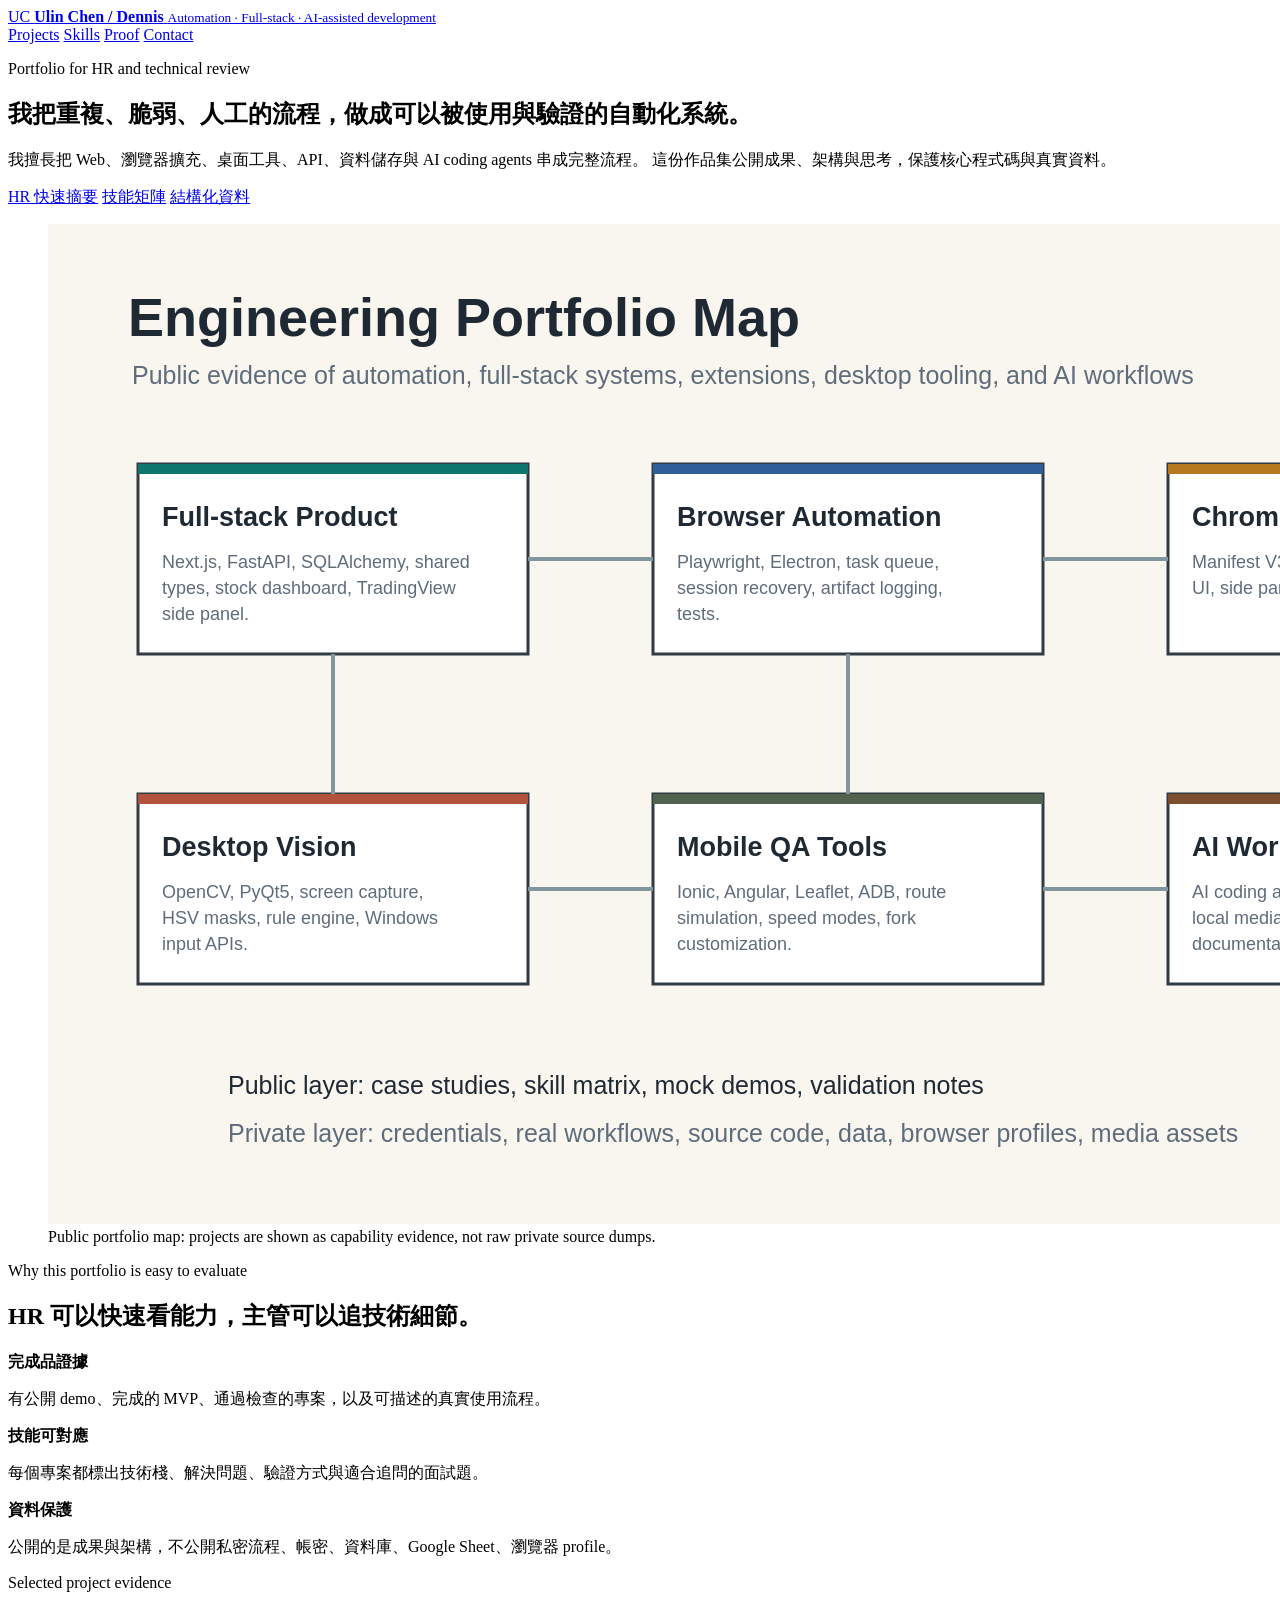
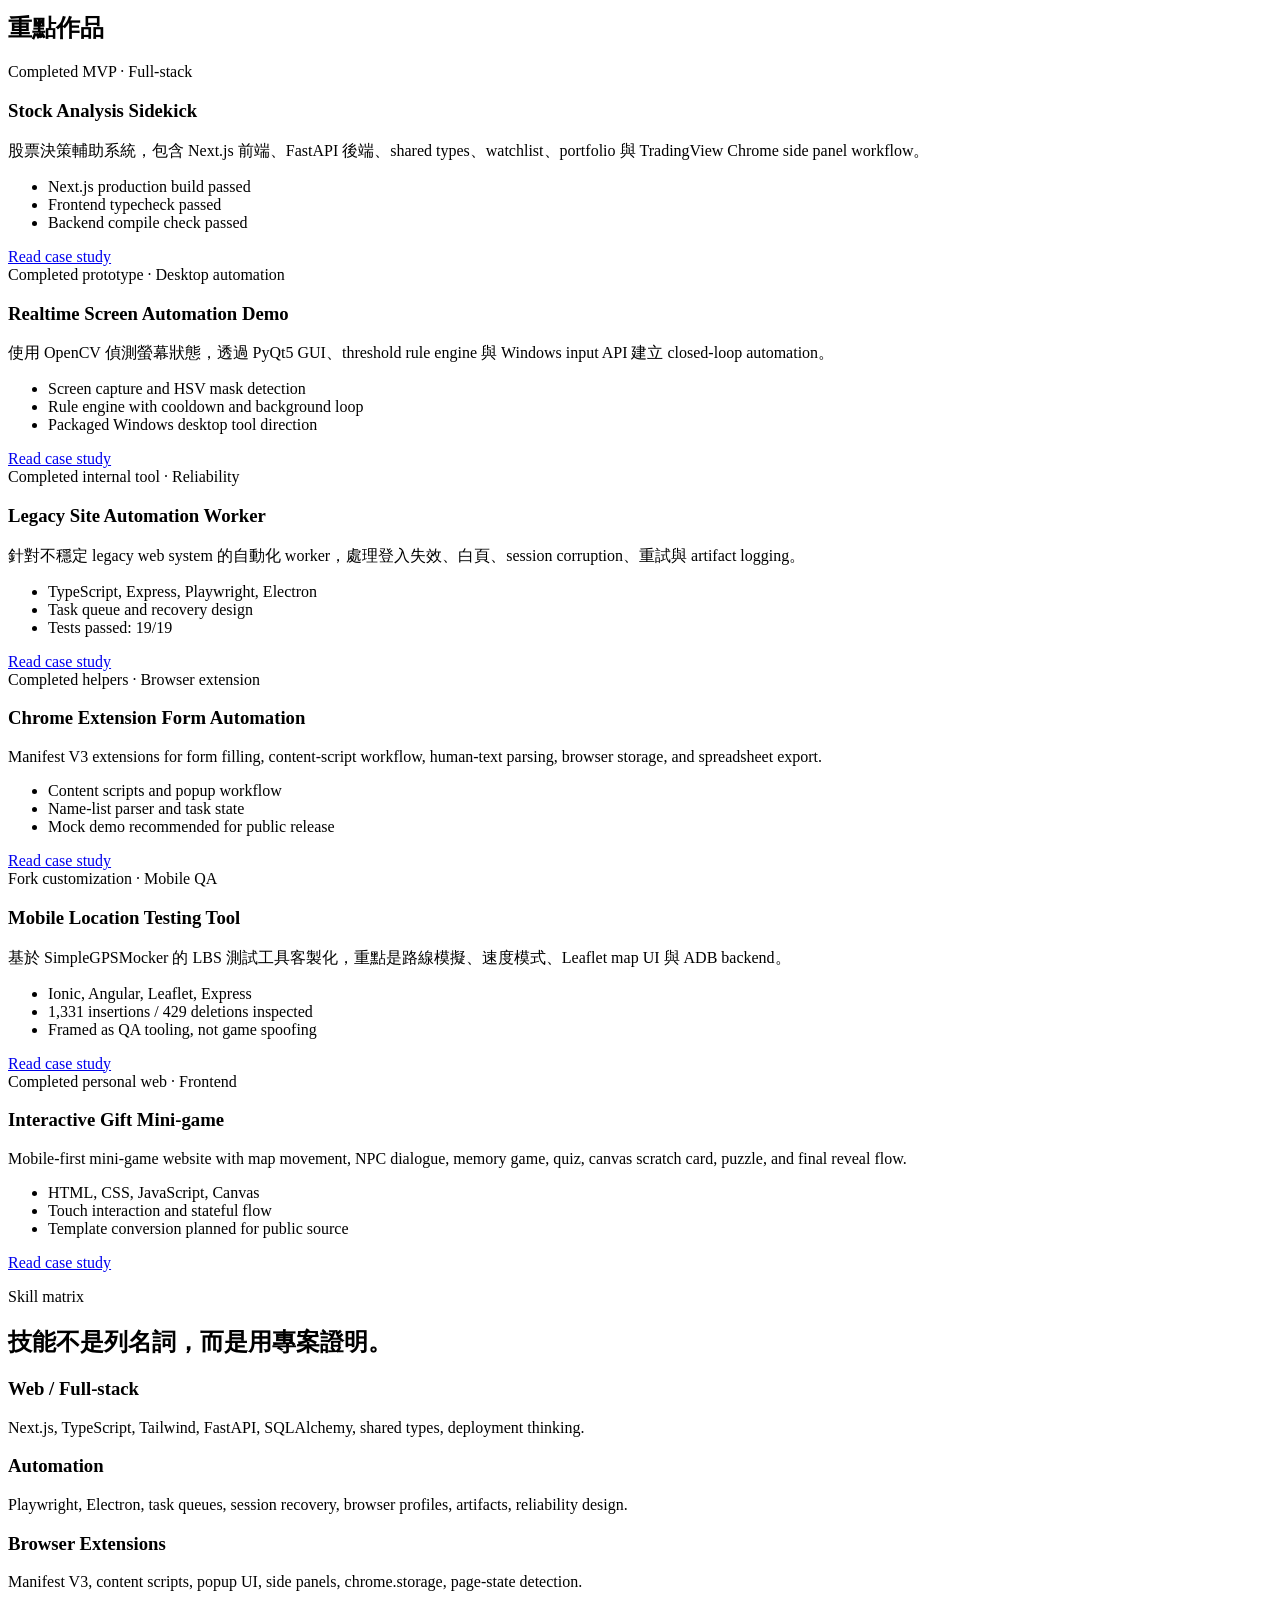
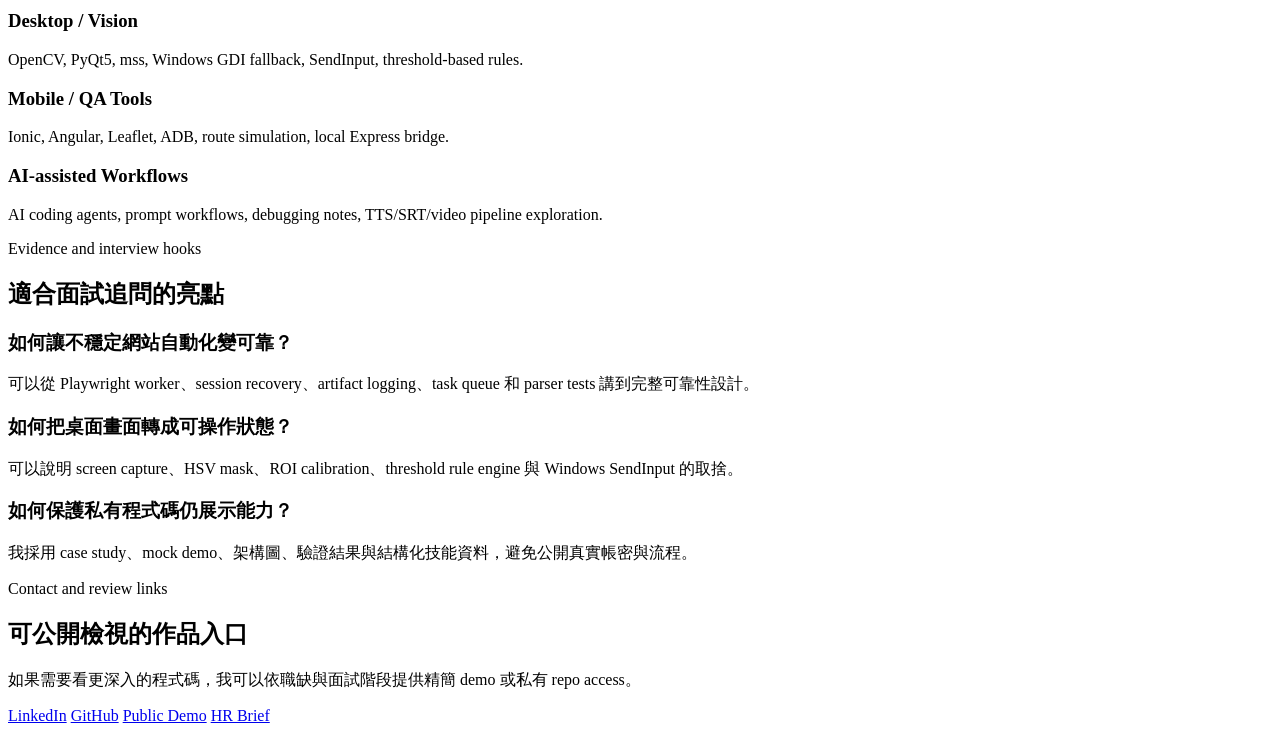
==== index.html @ 8ac7424e "Add index.html" ====
<!doctype html>
<html lang="zh-Hant">
  <head>
    <meta charset="utf-8">
    <meta name="viewport" content="width=device-width, initial-scale=1">
    <meta name="description" content="Ulin Chen / Dennis engineering portfolio: automation, full-stack web, Chrome Extension, desktop automation, mobile testing, and AI-assisted development case studies.">
    <meta name="author" content="Ulin Chen">
    <title>Ulin Chen / Dennis - Engineering Portfolio</title>
    <link rel="stylesheet" href="styles.css">
  </head>
  <body>
    <header class="topbar">
      <a class="brand" href="#top" aria-label="Portfolio home">
        <span class="brand-mark">UC</span>
        <span>
          <strong>Ulin Chen / Dennis</strong>
          <small>Automation · Full-stack · AI-assisted development</small>
        </span>
      </a>
      <nav aria-label="Main navigation">
        <a href="#projects">Projects</a>
        <a href="#skills">Skills</a>
        <a href="#proof">Proof</a>
        <a href="#contact">Contact</a>
      </nav>
    </header>

    <main id="top">
      <section class="intro-band">
        <div class="intro-grid">
          <div class="intro-copy">
            <p class="eyebrow">Portfolio for HR and technical review</p>
            <h1>我把重複、脆弱、人工的流程，做成可以被使用與驗證的自動化系統。</h1>
            <p class="lead">
              我擅長把 Web、瀏覽器擴充、桌面工具、API、資料儲存與 AI coding agents 串成完整流程。
              這份作品集公開成果、架構與思考，保護核心程式碼與真實資料。
            </p>
            <div class="cta-row" aria-label="Portfolio links">
              <a class="button primary" href="hr-brief.md">HR 快速摘要</a>
              <a class="button" href="skill-matrix.md">技能矩陣</a>
              <a class="button" href="portfolio-data.json">結構化資料</a>
            </div>
          </div>
          <figure class="system-visual">
            <img src="assets/systems-overview.svg" alt="Portfolio systems map showing web, extension, automation, desktop, data, and AI workflow layers">
            <figcaption>Public portfolio map: projects are shown as capability evidence, not raw private source dumps.</figcaption>
          </figure>
        </div>
      </section>

      <section class="signal-band" aria-labelledby="signals-title">
        <div class="section-head">
          <p class="eyebrow">Why this portfolio is easy to evaluate</p>
          <h2 id="signals-title">HR 可以快速看能力，主管可以追技術細節。</h2>
        </div>
        <div class="signal-grid">
          <article class="signal">
            <strong>完成品證據</strong>
            <p>有公開 demo、完成的 MVP、通過檢查的專案，以及可描述的真實使用流程。</p>
          </article>
          <article class="signal">
            <strong>技能可對應</strong>
            <p>每個專案都標出技術棧、解決問題、驗證方式與適合追問的面試題。</p>
          </article>
          <article class="signal">
            <strong>資料保護</strong>
            <p>公開的是成果與架構，不公開私密流程、帳密、資料庫、Google Sheet、瀏覽器 profile。</p>
          </article>
        </div>
      </section>

      <section id="projects" class="content-band" aria-labelledby="projects-title">
        <div class="section-head">
          <p class="eyebrow">Selected project evidence</p>
          <h2 id="projects-title">重點作品</h2>
        </div>
        <div class="project-grid">
          <article class="project-card featured">
            <div class="project-meta">Completed MVP · Full-stack</div>
            <h3>Stock Analysis Sidekick</h3>
            <p>股票決策輔助系統，包含 Next.js 前端、FastAPI 後端、shared types、watchlist、portfolio 與 TradingView Chrome side panel workflow。</p>
            <ul>
              <li>Next.js production build passed</li>
              <li>Frontend typecheck passed</li>
              <li>Backend compile check passed</li>
            </ul>
            <a href="case-studies/stock-analysis-sidekick.md">Read case study</a>
          </article>

          <article class="project-card">
            <div class="project-meta">Completed prototype · Desktop automation</div>
            <h3>Realtime Screen Automation Demo</h3>
            <p>使用 OpenCV 偵測螢幕狀態，透過 PyQt5 GUI、threshold rule engine 與 Windows input API 建立 closed-loop automation。</p>
            <ul>
              <li>Screen capture and HSV mask detection</li>
              <li>Rule engine with cooldown and background loop</li>
              <li>Packaged Windows desktop tool direction</li>
            </ul>
            <a href="case-studies/realtime-screen-automation-demo.md">Read case study</a>
          </article>

          <article class="project-card">
            <div class="project-meta">Completed internal tool · Reliability</div>
            <h3>Legacy Site Automation Worker</h3>
            <p>針對不穩定 legacy web system 的自動化 worker，處理登入失效、白頁、session corruption、重試與 artifact logging。</p>
            <ul>
              <li>TypeScript, Express, Playwright, Electron</li>
              <li>Task queue and recovery design</li>
              <li>Tests passed: 19/19</li>
            </ul>
            <a href="case-studies/legacy-site-automation-worker.md">Read case study</a>
          </article>

          <article class="project-card">
            <div class="project-meta">Completed helpers · Browser extension</div>
            <h3>Chrome Extension Form Automation</h3>
            <p>Manifest V3 extensions for form filling, content-script workflow, human-text parsing, browser storage, and spreadsheet export.</p>
            <ul>
              <li>Content scripts and popup workflow</li>
              <li>Name-list parser and task state</li>
              <li>Mock demo recommended for public release</li>
            </ul>
            <a href="case-studies/chrome-extension-form-automation.md">Read case study</a>
          </article>

          <article class="project-card">
            <div class="project-meta">Fork customization · Mobile QA</div>
            <h3>Mobile Location Testing Tool</h3>
            <p>基於 SimpleGPSMocker 的 LBS 測試工具客製化，重點是路線模擬、速度模式、Leaflet map UI 與 ADB backend。</p>
            <ul>
              <li>Ionic, Angular, Leaflet, Express</li>
              <li>1,331 insertions / 429 deletions inspected</li>
              <li>Framed as QA tooling, not game spoofing</li>
            </ul>
            <a href="case-studies/mobile-location-testing-tool.md">Read case study</a>
          </article>

          <article class="project-card">
            <div class="project-meta">Completed personal web · Frontend</div>
            <h3>Interactive Gift Mini-game</h3>
            <p>Mobile-first mini-game website with map movement, NPC dialogue, memory game, quiz, canvas scratch card, puzzle, and final reveal flow.</p>
            <ul>
              <li>HTML, CSS, JavaScript, Canvas</li>
              <li>Touch interaction and stateful flow</li>
              <li>Template conversion planned for public source</li>
            </ul>
            <a href="case-studies/interactive-gift-mini-game.md">Read case study</a>
          </article>
        </div>
      </section>

      <section id="skills" class="content-band muted" aria-labelledby="skills-title">
        <div class="section-head">
          <p class="eyebrow">Skill matrix</p>
          <h2 id="skills-title">技能不是列名詞，而是用專案證明。</h2>
        </div>
        <div class="skill-layout">
          <div class="skill-column">
            <h3>Web / Full-stack</h3>
            <p>Next.js, TypeScript, Tailwind, FastAPI, SQLAlchemy, shared types, deployment thinking.</p>
          </div>
          <div class="skill-column">
            <h3>Automation</h3>
            <p>Playwright, Electron, task queues, session recovery, browser profiles, artifacts, reliability design.</p>
          </div>
          <div class="skill-column">
            <h3>Browser Extensions</h3>
            <p>Manifest V3, content scripts, popup UI, side panels, chrome.storage, page-state detection.</p>
          </div>
          <div class="skill-column">
            <h3>Desktop / Vision</h3>
            <p>OpenCV, PyQt5, mss, Windows GDI fallback, SendInput, threshold-based rules.</p>
          </div>
          <div class="skill-column">
            <h3>Mobile / QA Tools</h3>
            <p>Ionic, Angular, Leaflet, ADB, route simulation, local Express bridge.</p>
          </div>
          <div class="skill-column">
            <h3>AI-assisted Workflows</h3>
            <p>AI coding agents, prompt workflows, debugging notes, TTS/SRT/video pipeline exploration.</p>
          </div>
        </div>
      </section>

      <section id="proof" class="content-band" aria-labelledby="proof-title">
        <div class="section-head">
          <p class="eyebrow">Evidence and interview hooks</p>
          <h2 id="proof-title">適合面試追問的亮點</h2>
        </div>
        <div class="proof-grid">
          <article>
            <h3>如何讓不穩定網站自動化變可靠？</h3>
            <p>可以從 Playwright worker、session recovery、artifact logging、task queue 和 parser tests 講到完整可靠性設計。</p>
          </article>
          <article>
            <h3>如何把桌面畫面轉成可操作狀態？</h3>
            <p>可以說明 screen capture、HSV mask、ROI calibration、threshold rule engine 與 Windows SendInput 的取捨。</p>
          </article>
          <article>
            <h3>如何保護私有程式碼仍展示能力？</h3>
            <p>我採用 case study、mock demo、架構圖、驗證結果與結構化技能資料，避免公開真實帳密與流程。</p>
          </article>
        </div>
      </section>

      <section id="contact" class="contact-band" aria-labelledby="contact-title">
        <div>
          <p class="eyebrow">Contact and review links</p>
          <h2 id="contact-title">可公開檢視的作品入口</h2>
          <p>如果需要看更深入的程式碼，我可以依職缺與面試階段提供精簡 demo 或私有 repo access。</p>
        </div>
        <div class="link-list">
          <a href="https://www.linkedin.com/in/ulin-chen-a0050b3a9">LinkedIn</a>
          <a href="https://github.com/dennis23100">GitHub</a>
          <a href="https://fathermotherday.vercel.app/">Public Demo</a>
          <a href="hr-brief.md">HR Brief</a>
        </div>
      </section>
    </main>
  </body>
</html>
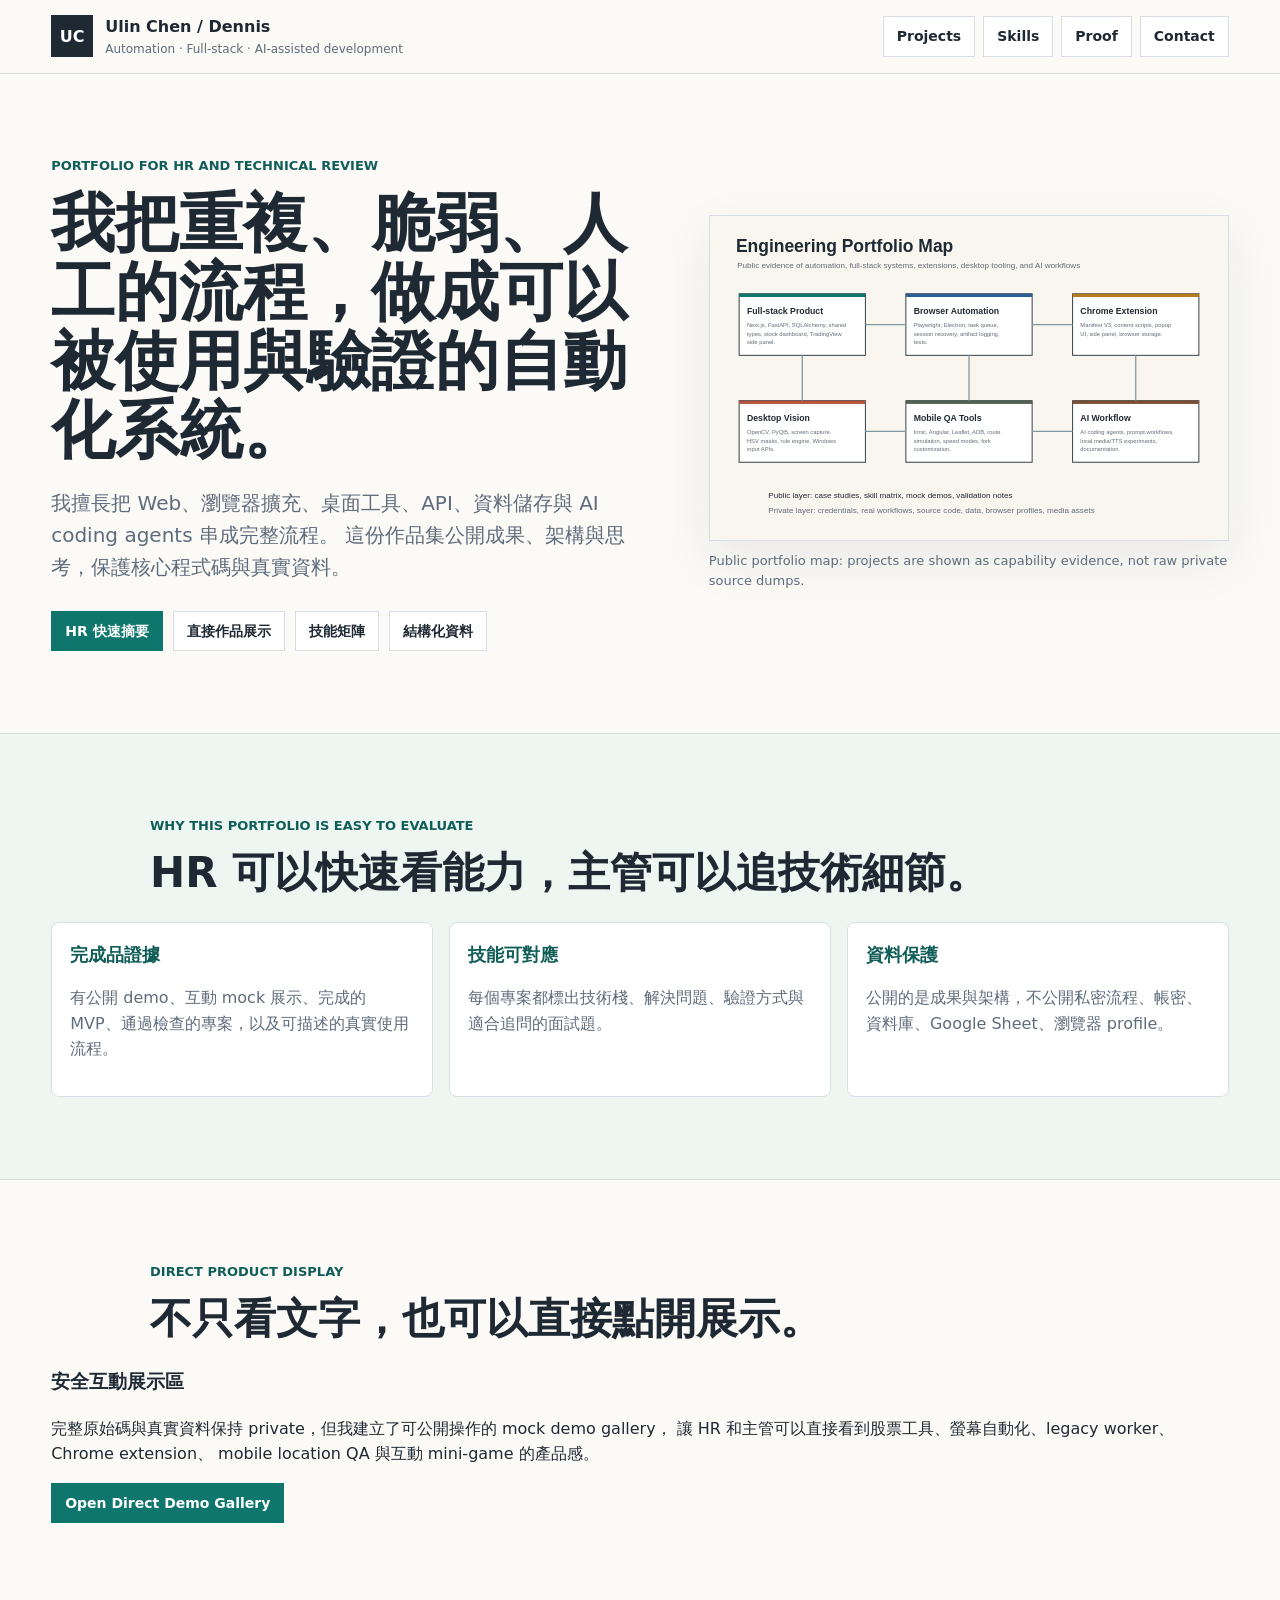
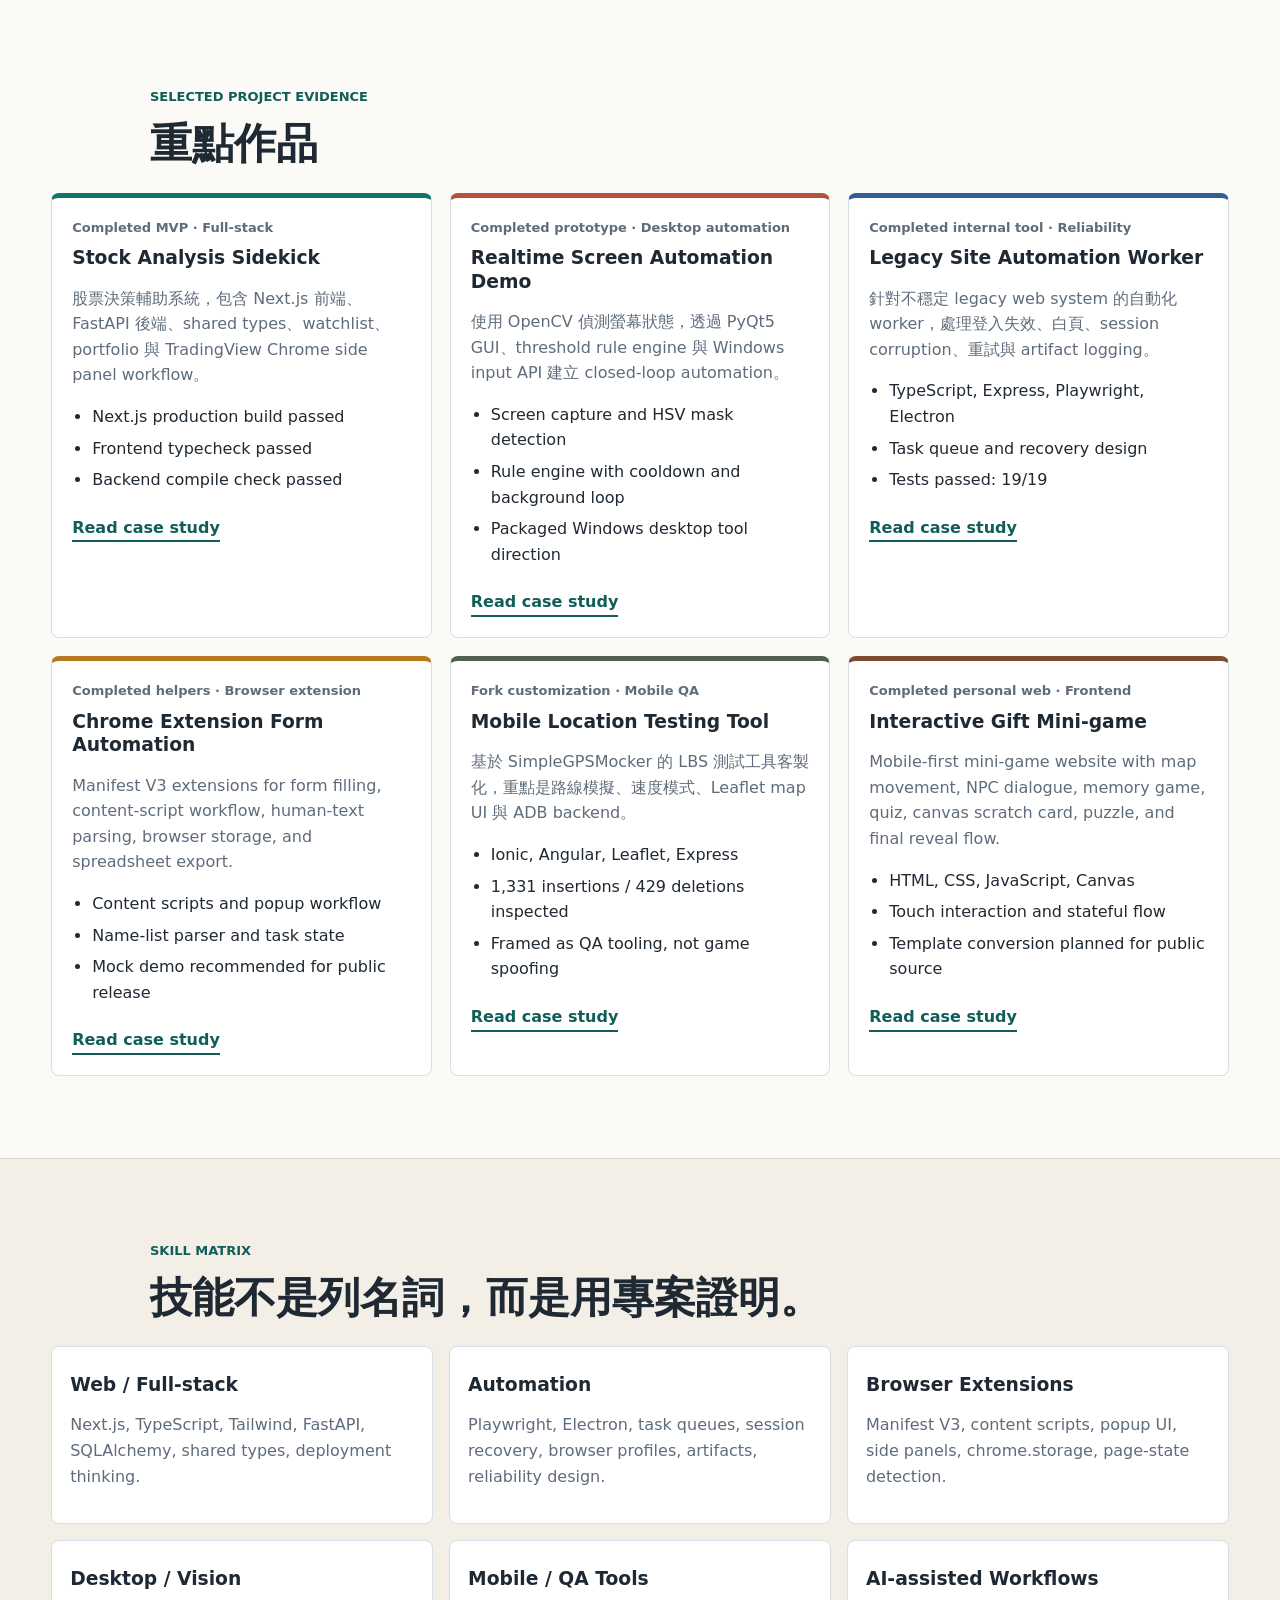
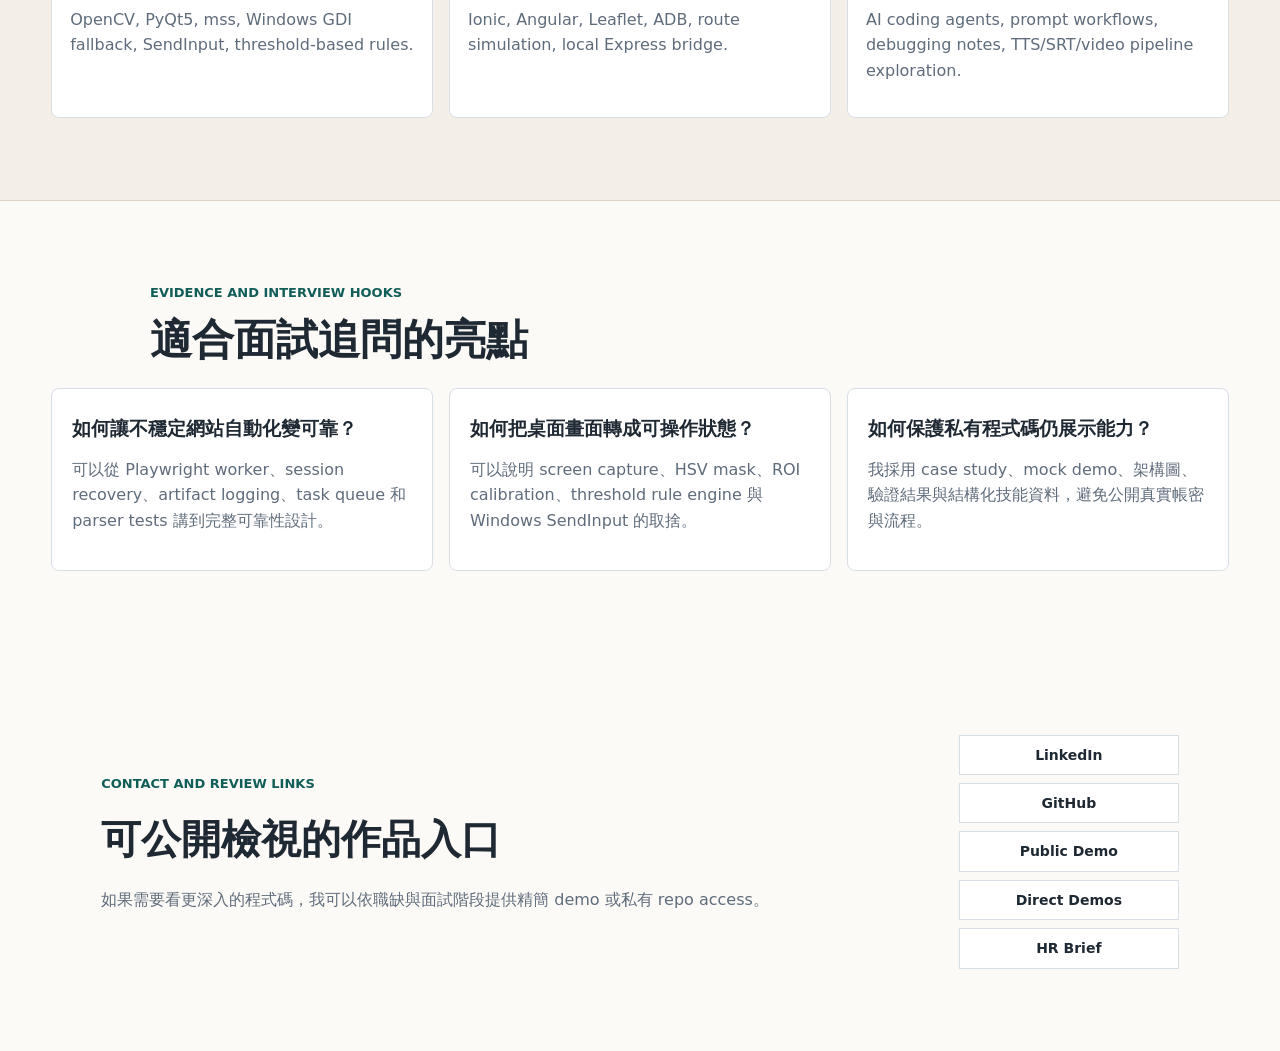
==== commit 8405d989: "Update index.html" ====
--- a/index.html
+++ b/index.html
@@ -37,6 +37,7 @@
             </p>
             <div class="cta-row" aria-label="Portfolio links">
               <a class="button primary" href="hr-brief.md">HR 快速摘要</a>
+              <a class="button" href="demos/showcase.html">直接作品展示</a>
               <a class="button" href="skill-matrix.md">技能矩陣</a>
               <a class="button" href="portfolio-data.json">結構化資料</a>
             </div>
@@ -56,7 +57,7 @@
         <div class="signal-grid">
           <article class="signal">
             <strong>完成品證據</strong>
-            <p>有公開 demo、完成的 MVP、通過檢查的專案，以及可描述的真實使用流程。</p>
+            <p>有公開 demo、互動 mock 展示、完成的 MVP、通過檢查的專案，以及可描述的真實使用流程。</p>
           </article>
           <article class="signal">
             <strong>技能可對應</strong>
@@ -66,6 +67,24 @@
             <strong>資料保護</strong>
             <p>公開的是成果與架構，不公開私密流程、帳密、資料庫、Google Sheet、瀏覽器 profile。</p>
           </article>
+        </div>
+      </section>
+
+      <section class="content-band direct-band" aria-labelledby="direct-title">
+        <div class="section-head">
+          <p class="eyebrow">Direct product display</p>
+          <h2 id="direct-title">不只看文字，也可以直接點開展示。</h2>
+        </div>
+        <div class="direct-layout">
+          <div class="direct-copy">
+            <h3>安全互動展示區</h3>
+            <p>
+              完整原始碼與真實資料保持 private，但我建立了可公開操作的 mock demo gallery，
+              讓 HR 和主管可以直接看到股票工具、螢幕自動化、legacy worker、Chrome extension、
+              mobile location QA 與互動 mini-game 的產品感。
+            </p>
+          </div>
+          <a class="button primary" href="demos/showcase.html">Open Direct Demo Gallery</a>
         </div>
       </section>
 
@@ -213,6 +232,7 @@
           <a href="https://www.linkedin.com/in/ulin-chen-a0050b3a9">LinkedIn</a>
           <a href="https://github.com/dennis23100">GitHub</a>
           <a href="https://fathermotherday.vercel.app/">Public Demo</a>
+          <a href="demos/showcase.html">Direct Demos</a>
           <a href="hr-brief.md">HR Brief</a>
         </div>
       </section>
--- a/styles.css
+++ b/styles.css
@@ -0,0 +1,379 @@
+:root {
+  --ink: #1f2933;
+  --muted: #5f6c7b;
+  --line: #d8dee6;
+  --paper: #fbfaf7;
+  --panel: #ffffff;
+  --teal: #0f766e;
+  --teal-dark: #115e59;
+  --amber: #b7791f;
+  --coral: #b4533c;
+  --blue: #2f5f98;
+  --shadow: 0 18px 50px rgba(31, 41, 51, 0.08);
+}
+
+* {
+  box-sizing: border-box;
+}
+
+html {
+  scroll-behavior: smooth;
+}
+
+body {
+  margin: 0;
+  background: var(--paper);
+  color: var(--ink);
+  font-family: Inter, ui-sans-serif, system-ui, -apple-system, BlinkMacSystemFont, "Segoe UI", "Noto Sans TC", sans-serif;
+  line-height: 1.6;
+}
+
+a {
+  color: inherit;
+  text-decoration: none;
+}
+
+.topbar {
+  position: sticky;
+  top: 0;
+  z-index: 20;
+  display: flex;
+  align-items: center;
+  justify-content: space-between;
+  gap: 24px;
+  padding: 14px clamp(18px, 4vw, 56px);
+  background: rgba(251, 250, 247, 0.94);
+  border-bottom: 1px solid var(--line);
+  backdrop-filter: blur(12px);
+}
+
+.brand {
+  display: inline-flex;
+  align-items: center;
+  gap: 12px;
+  min-width: 240px;
+}
+
+.brand-mark {
+  display: inline-grid;
+  width: 42px;
+  height: 42px;
+  place-items: center;
+  border: 1px solid var(--ink);
+  background: var(--ink);
+  color: #fff;
+  font-weight: 800;
+  letter-spacing: 0;
+}
+
+.brand strong,
+.brand small {
+  display: block;
+}
+
+.brand small {
+  color: var(--muted);
+  font-size: 12px;
+}
+
+nav {
+  display: flex;
+  flex-wrap: wrap;
+  justify-content: flex-end;
+  gap: 8px;
+}
+
+nav a,
+.button,
+.link-list a {
+  display: inline-flex;
+  align-items: center;
+  justify-content: center;
+  min-height: 40px;
+  padding: 8px 13px;
+  border: 1px solid var(--line);
+  background: #fff;
+  font-size: 14px;
+  font-weight: 700;
+}
+
+nav a:hover,
+.button:hover,
+.link-list a:hover {
+  border-color: var(--teal);
+  color: var(--teal-dark);
+}
+
+.intro-band,
+.signal-band,
+.content-band,
+.contact-band {
+  padding: clamp(38px, 7vw, 82px) clamp(18px, 4vw, 56px);
+}
+
+.intro-grid {
+  display: grid;
+  grid-template-columns: minmax(0, 1fr) minmax(320px, 520px);
+  gap: clamp(28px, 5vw, 72px);
+  align-items: center;
+  max-width: 1180px;
+  margin: 0 auto;
+}
+
+.intro-copy h1 {
+  max-width: 820px;
+  margin: 0;
+  font-size: clamp(34px, 5vw, 64px);
+  line-height: 1.08;
+  letter-spacing: 0;
+}
+
+.lead {
+  max-width: 760px;
+  margin: 22px 0 0;
+  color: var(--muted);
+  font-size: clamp(16px, 2vw, 20px);
+}
+
+.eyebrow {
+  margin: 0 0 12px;
+  color: var(--teal-dark);
+  font-size: 13px;
+  font-weight: 800;
+  letter-spacing: 0;
+  text-transform: uppercase;
+}
+
+.cta-row {
+  display: flex;
+  flex-wrap: wrap;
+  gap: 10px;
+  margin-top: 28px;
+}
+
+.button.primary {
+  background: var(--teal);
+  border-color: var(--teal);
+  color: #fff;
+}
+
+.system-visual {
+  margin: 0;
+}
+
+.system-visual img {
+  display: block;
+  width: 100%;
+  height: auto;
+  border: 1px solid var(--line);
+  box-shadow: var(--shadow);
+}
+
+.system-visual figcaption {
+  margin-top: 10px;
+  color: var(--muted);
+  font-size: 13px;
+}
+
+.section-head {
+  max-width: 980px;
+  margin: 0 auto 24px;
+}
+
+.section-head h2 {
+  margin: 0;
+  font-size: clamp(26px, 4vw, 42px);
+  line-height: 1.15;
+  letter-spacing: 0;
+}
+
+.signal-band {
+  background: #eef6f2;
+  border-block: 1px solid #cddfd8;
+}
+
+.signal-grid,
+.proof-grid {
+  display: grid;
+  grid-template-columns: repeat(3, minmax(0, 1fr));
+  gap: 16px;
+  max-width: 1180px;
+  margin: 0 auto;
+}
+
+.signal,
+.proof-grid article,
+.project-card,
+.skill-column {
+  background: var(--panel);
+  border: 1px solid var(--line);
+  border-radius: 8px;
+}
+
+.signal {
+  padding: 18px;
+}
+
+.signal strong {
+  display: block;
+  color: var(--teal-dark);
+  font-size: 18px;
+}
+
+.signal p,
+.proof-grid p,
+.project-card p,
+.skill-column p {
+  color: var(--muted);
+}
+
+.project-grid {
+  display: grid;
+  grid-template-columns: repeat(3, minmax(0, 1fr));
+  gap: 18px;
+  max-width: 1180px;
+  margin: 0 auto;
+}
+
+.project-card {
+  min-height: 100%;
+  padding: 20px;
+}
+
+.project-card.featured {
+  border-top: 5px solid var(--teal);
+}
+
+.project-card:nth-child(2) {
+  border-top: 5px solid var(--coral);
+}
+
+.project-card:nth-child(3) {
+  border-top: 5px solid var(--blue);
+}
+
+.project-card:nth-child(4) {
+  border-top: 5px solid var(--amber);
+}
+
+.project-card:nth-child(5) {
+  border-top: 5px solid #51624f;
+}
+
+.project-card:nth-child(6) {
+  border-top: 5px solid #7c4d2f;
+}
+
+.project-meta {
+  color: var(--muted);
+  font-size: 13px;
+  font-weight: 800;
+}
+
+.project-card h3,
+.skill-column h3,
+.proof-grid h3 {
+  margin: 8px 0;
+  line-height: 1.25;
+  letter-spacing: 0;
+}
+
+.project-card ul {
+  margin: 14px 0;
+  padding-left: 20px;
+}
+
+.project-card li {
+  margin: 6px 0;
+}
+
+.project-card a {
+  display: inline-flex;
+  margin-top: 8px;
+  color: var(--teal-dark);
+  font-weight: 800;
+  border-bottom: 2px solid currentColor;
+}
+
+.muted {
+  background: #f3efe7;
+  border-block: 1px solid #ded4c5;
+}
+
+.skill-layout {
+  display: grid;
+  grid-template-columns: repeat(3, minmax(0, 1fr));
+  gap: 16px;
+  max-width: 1180px;
+  margin: 0 auto;
+}
+
+.skill-column {
+  padding: 18px;
+}
+
+.proof-grid article {
+  padding: 20px;
+}
+
+.contact-band {
+  display: grid;
+  grid-template-columns: minmax(0, 1fr) auto;
+  gap: 24px;
+  align-items: center;
+  max-width: 1180px;
+  margin: 0 auto;
+}
+
+.contact-band h2 {
+  margin: 0;
+  font-size: clamp(24px, 4vw, 40px);
+  letter-spacing: 0;
+}
+
+.contact-band p:not(.eyebrow) {
+  color: var(--muted);
+}
+
+.link-list {
+  display: grid;
+  gap: 8px;
+  min-width: 220px;
+}
+
+@media (max-width: 980px) {
+  .intro-grid,
+  .contact-band {
+    grid-template-columns: 1fr;
+  }
+
+  .project-grid,
+  .skill-layout,
+  .signal-grid,
+  .proof-grid {
+    grid-template-columns: repeat(2, minmax(0, 1fr));
+  }
+}
+
+@media (max-width: 680px) {
+  .topbar {
+    align-items: flex-start;
+    flex-direction: column;
+  }
+
+  nav {
+    justify-content: flex-start;
+  }
+
+  .project-grid,
+  .skill-layout,
+  .signal-grid,
+  .proof-grid {
+    grid-template-columns: 1fr;
+  }
+
+  .brand {
+    min-width: 0;
+  }
+}
+
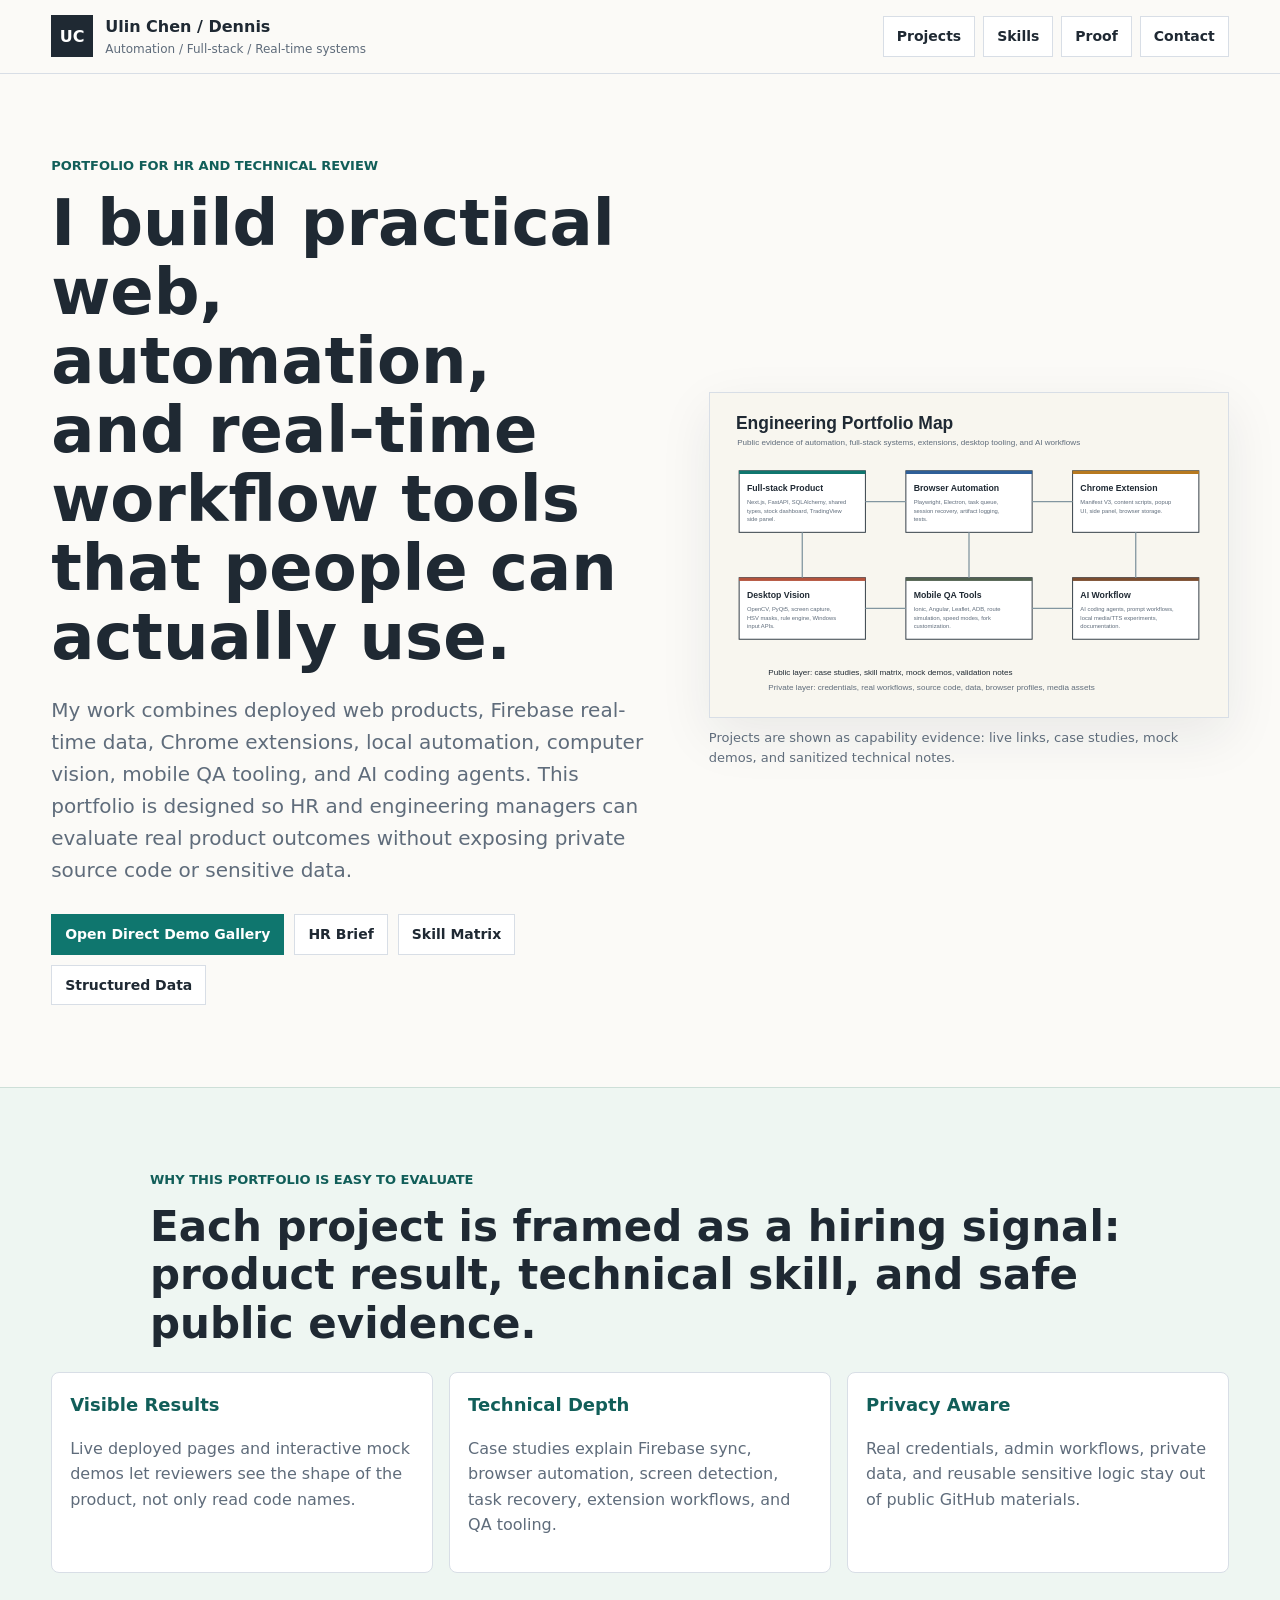
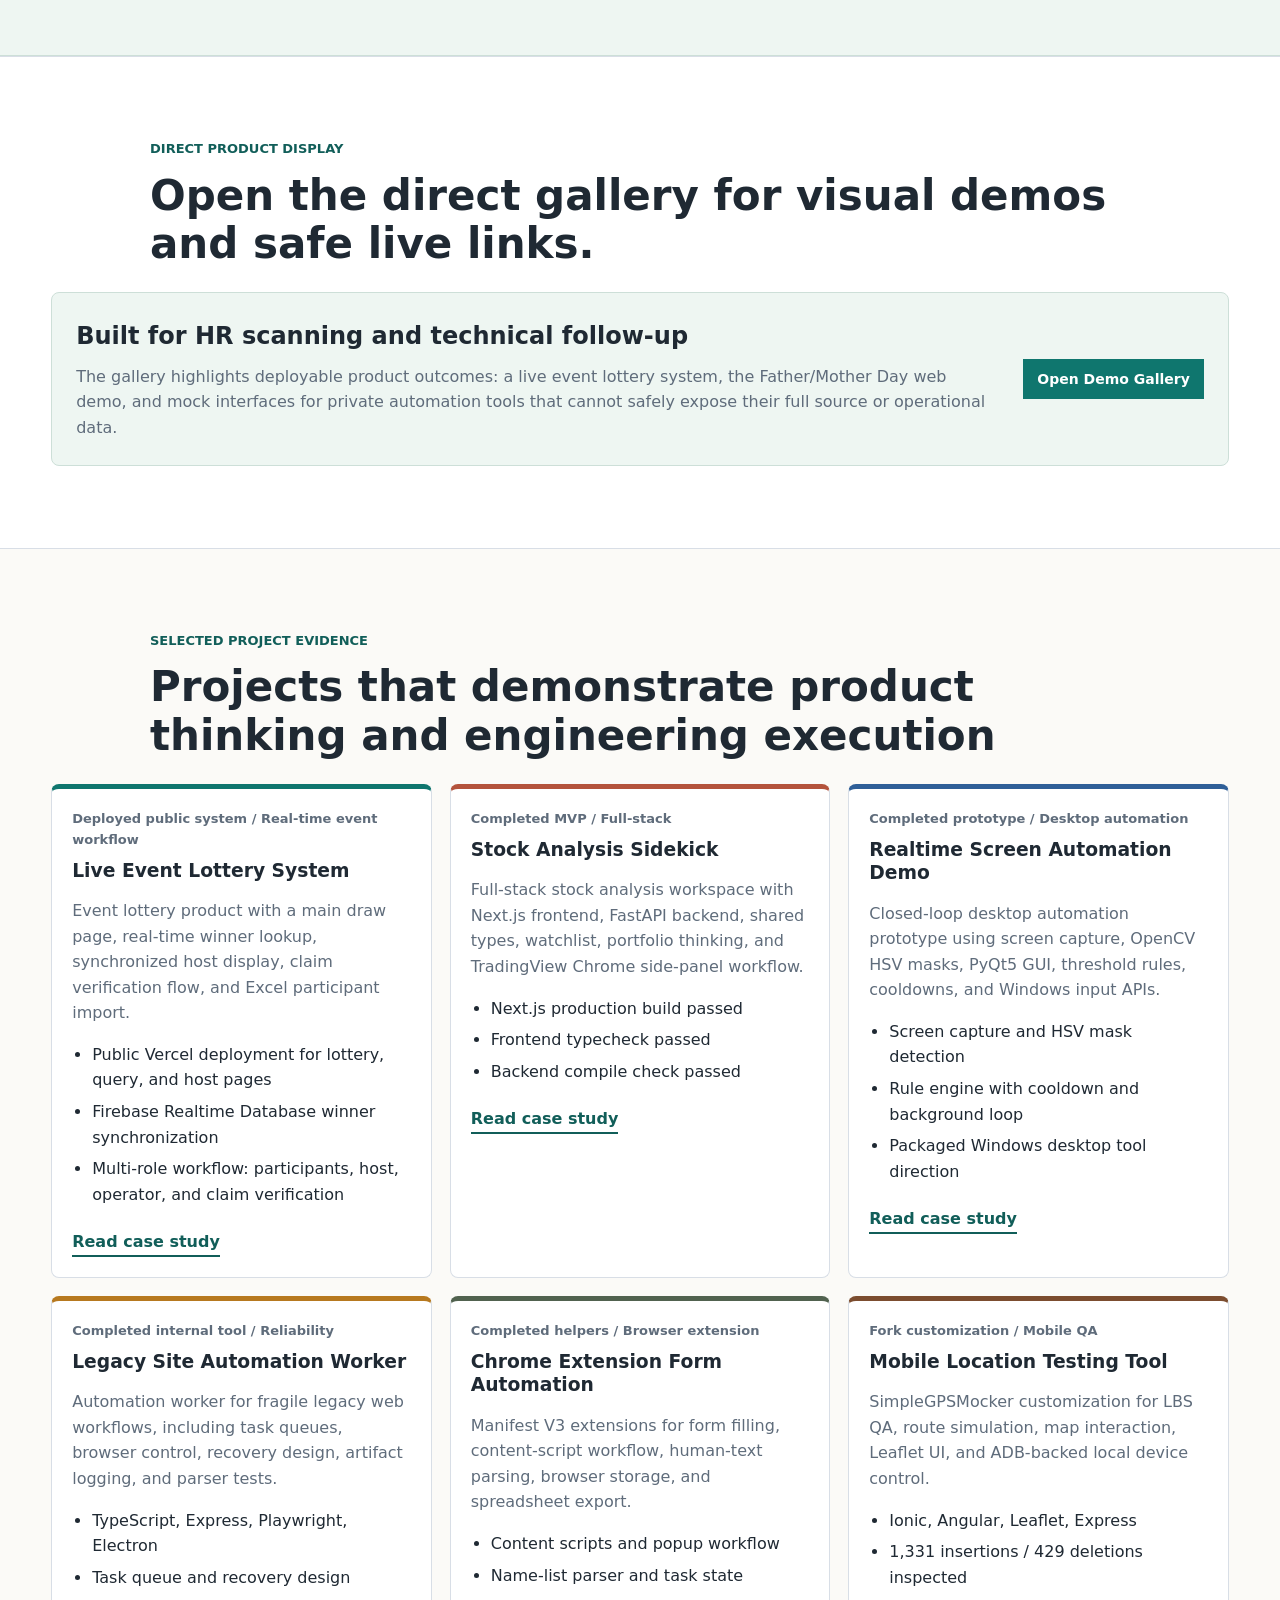
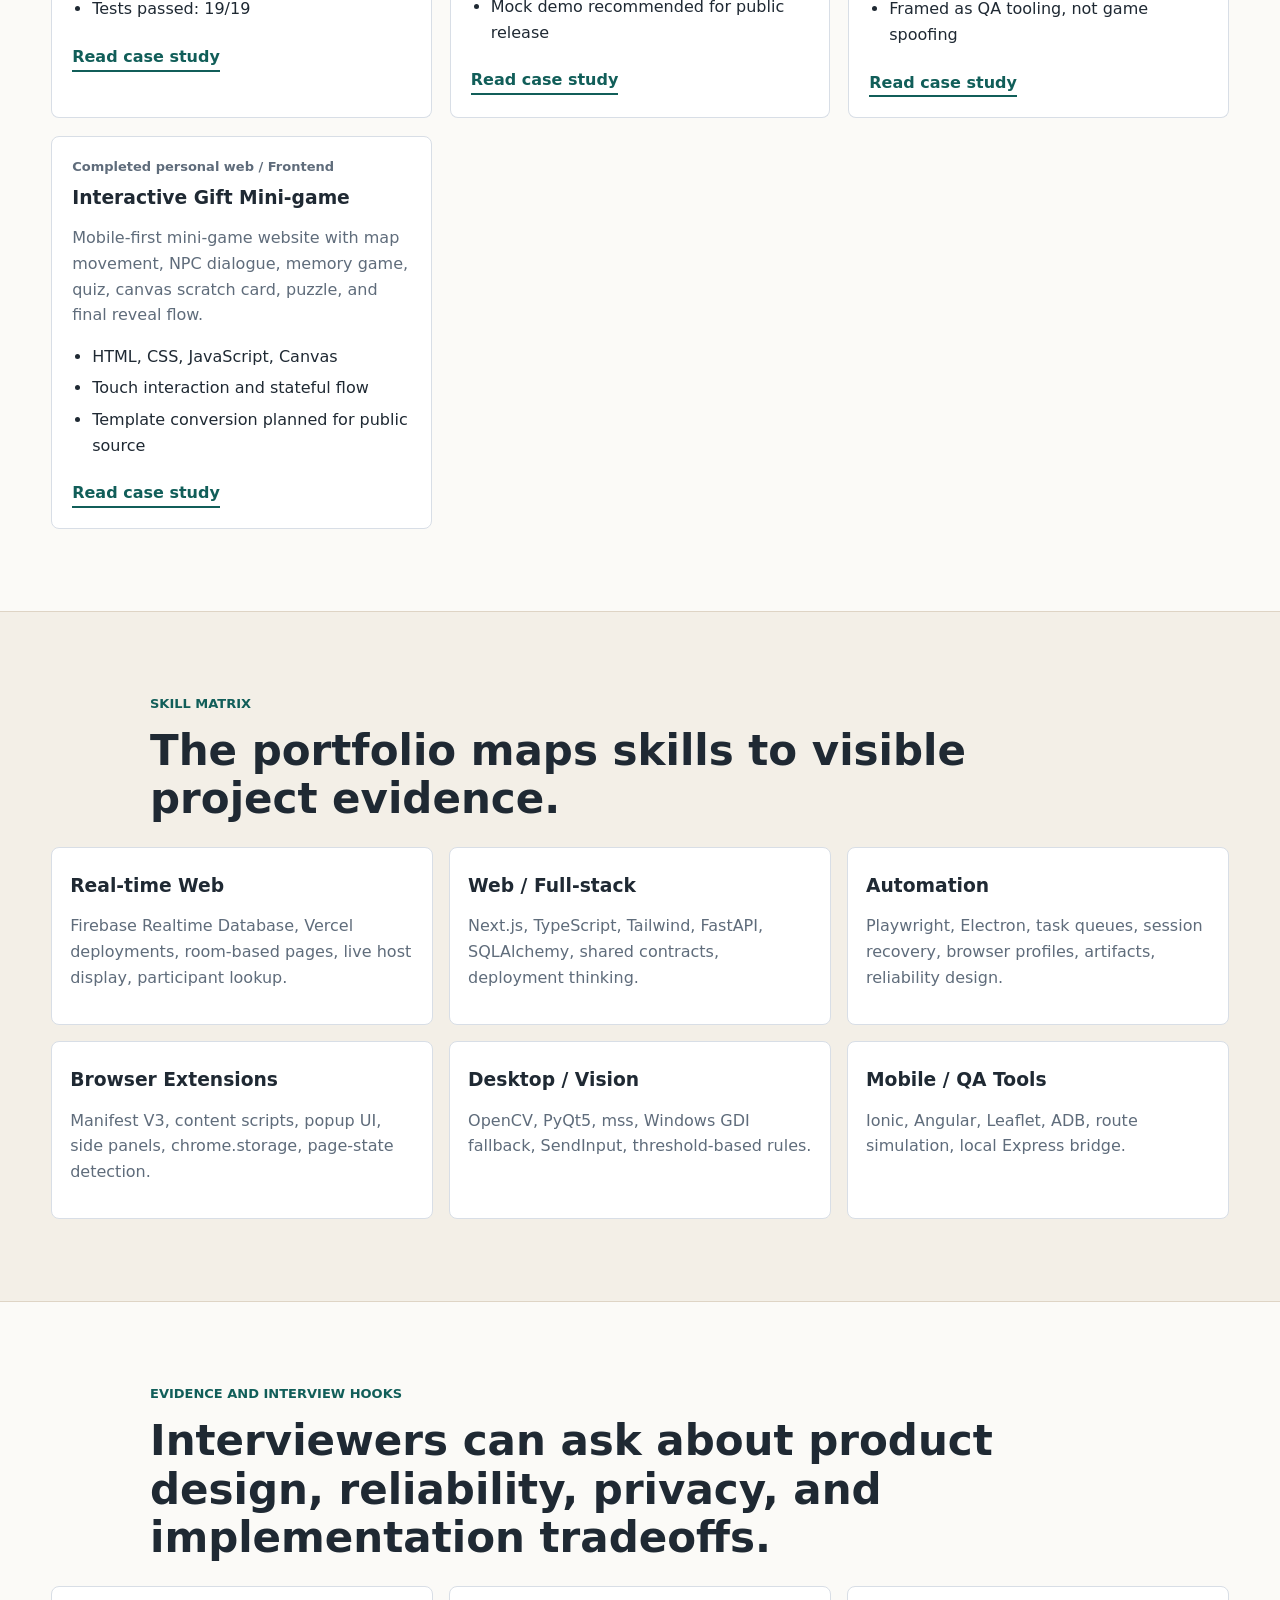
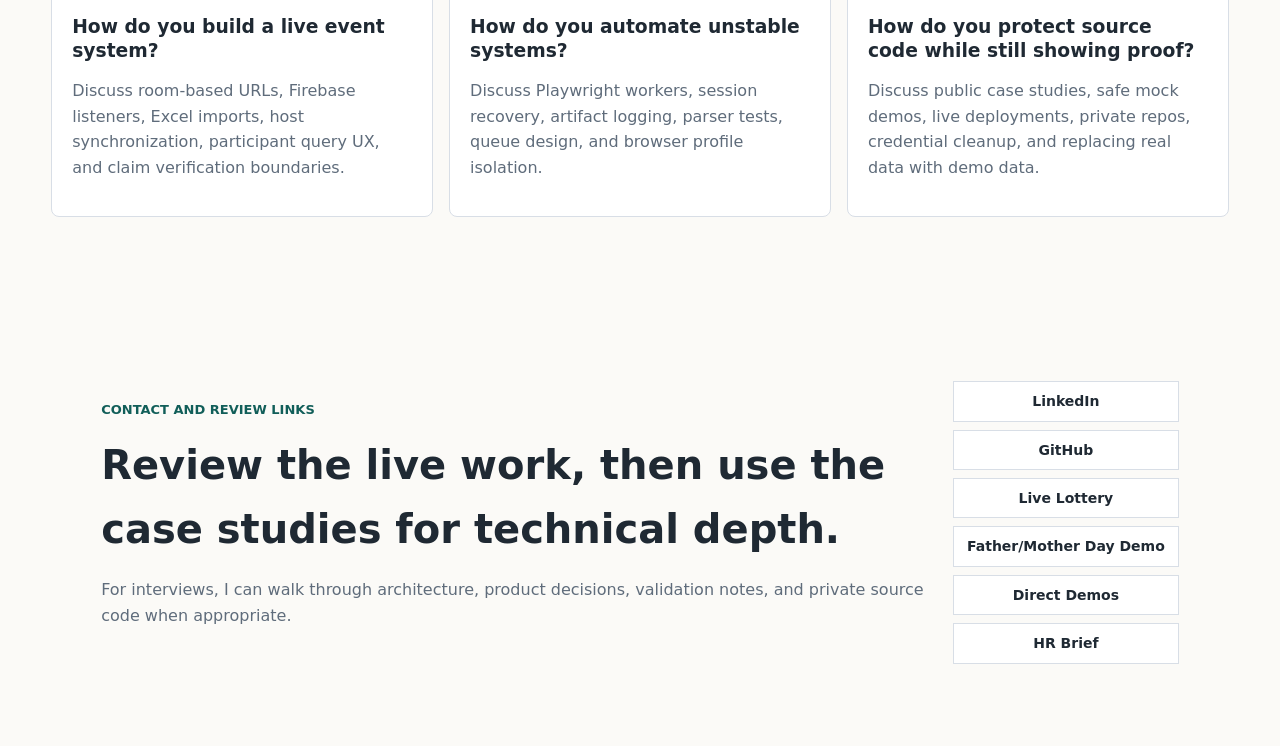
==== commit b754e1da: "Update portfolio with live event lottery system" ====
--- a/index.html
+++ b/index.html
@@ -3,7 +3,7 @@
   <head>
     <meta charset="utf-8">
     <meta name="viewport" content="width=device-width, initial-scale=1">
-    <meta name="description" content="Ulin Chen / Dennis engineering portfolio: automation, full-stack web, Chrome Extension, desktop automation, mobile testing, and AI-assisted development case studies.">
+    <meta name="description" content="Ulin Chen / Dennis engineering portfolio: deployed event systems, automation, full-stack web, Chrome Extension, desktop automation, mobile testing, and AI-assisted development case studies.">
     <meta name="author" content="Ulin Chen">
     <title>Ulin Chen / Dennis - Engineering Portfolio</title>
     <link rel="stylesheet" href="styles.css">
@@ -14,7 +14,7 @@
         <span class="brand-mark">UC</span>
         <span>
           <strong>Ulin Chen / Dennis</strong>
-          <small>Automation · Full-stack · AI-assisted development</small>
+          <small>Automation / Full-stack / Real-time systems</small>
         </span>
       </a>
       <nav aria-label="Main navigation">
@@ -30,21 +30,22 @@
         <div class="intro-grid">
           <div class="intro-copy">
             <p class="eyebrow">Portfolio for HR and technical review</p>
-            <h1>我把重複、脆弱、人工的流程，做成可以被使用與驗證的自動化系統。</h1>
+            <h1>I build practical web, automation, and real-time workflow tools that people can actually use.</h1>
             <p class="lead">
-              我擅長把 Web、瀏覽器擴充、桌面工具、API、資料儲存與 AI coding agents 串成完整流程。
-              這份作品集公開成果、架構與思考，保護核心程式碼與真實資料。
+              My work combines deployed web products, Firebase real-time data, Chrome extensions, local automation,
+              computer vision, mobile QA tooling, and AI coding agents. This portfolio is designed so HR and
+              engineering managers can evaluate real product outcomes without exposing private source code or sensitive data.
             </p>
             <div class="cta-row" aria-label="Portfolio links">
-              <a class="button primary" href="hr-brief.md">HR 快速摘要</a>
-              <a class="button" href="demos/showcase.html">直接作品展示</a>
-              <a class="button" href="skill-matrix.md">技能矩陣</a>
-              <a class="button" href="portfolio-data.json">結構化資料</a>
+              <a class="button primary" href="demos/showcase.html">Open Direct Demo Gallery</a>
+              <a class="button" href="hr-brief.md">HR Brief</a>
+              <a class="button" href="skill-matrix.md">Skill Matrix</a>
+              <a class="button" href="portfolio-data.json">Structured Data</a>
             </div>
           </div>
           <figure class="system-visual">
             <img src="assets/systems-overview.svg" alt="Portfolio systems map showing web, extension, automation, desktop, data, and AI workflow layers">
-            <figcaption>Public portfolio map: projects are shown as capability evidence, not raw private source dumps.</figcaption>
+            <figcaption>Projects are shown as capability evidence: live links, case studies, mock demos, and sanitized technical notes.</figcaption>
           </figure>
         </div>
       </section>
@@ -52,20 +53,20 @@
       <section class="signal-band" aria-labelledby="signals-title">
         <div class="section-head">
           <p class="eyebrow">Why this portfolio is easy to evaluate</p>
-          <h2 id="signals-title">HR 可以快速看能力，主管可以追技術細節。</h2>
+          <h2 id="signals-title">Each project is framed as a hiring signal: product result, technical skill, and safe public evidence.</h2>
         </div>
         <div class="signal-grid">
           <article class="signal">
-            <strong>完成品證據</strong>
-            <p>有公開 demo、互動 mock 展示、完成的 MVP、通過檢查的專案，以及可描述的真實使用流程。</p>
+            <strong>Visible Results</strong>
+            <p>Live deployed pages and interactive mock demos let reviewers see the shape of the product, not only read code names.</p>
           </article>
           <article class="signal">
-            <strong>技能可對應</strong>
-            <p>每個專案都標出技術棧、解決問題、驗證方式與適合追問的面試題。</p>
+            <strong>Technical Depth</strong>
+            <p>Case studies explain Firebase sync, browser automation, screen detection, task recovery, extension workflows, and QA tooling.</p>
           </article>
           <article class="signal">
-            <strong>資料保護</strong>
-            <p>公開的是成果與架構，不公開私密流程、帳密、資料庫、Google Sheet、瀏覽器 profile。</p>
+            <strong>Privacy Aware</strong>
+            <p>Real credentials, admin workflows, private data, and reusable sensitive logic stay out of public GitHub materials.</p>
           </article>
         </div>
       </section>
@@ -73,31 +74,42 @@
       <section class="content-band direct-band" aria-labelledby="direct-title">
         <div class="section-head">
           <p class="eyebrow">Direct product display</p>
-          <h2 id="direct-title">不只看文字，也可以直接點開展示。</h2>
+          <h2 id="direct-title">Open the direct gallery for visual demos and safe live links.</h2>
         </div>
         <div class="direct-layout">
           <div class="direct-copy">
-            <h3>安全互動展示區</h3>
+            <h3>Built for HR scanning and technical follow-up</h3>
             <p>
-              完整原始碼與真實資料保持 private，但我建立了可公開操作的 mock demo gallery，
-              讓 HR 和主管可以直接看到股票工具、螢幕自動化、legacy worker、Chrome extension、
-              mobile location QA 與互動 mini-game 的產品感。
+              The gallery highlights deployable product outcomes: a live event lottery system, the Father/Mother Day web demo,
+              and mock interfaces for private automation tools that cannot safely expose their full source or operational data.
             </p>
           </div>
-          <a class="button primary" href="demos/showcase.html">Open Direct Demo Gallery</a>
+          <a class="button primary" href="demos/showcase.html">Open Demo Gallery</a>
         </div>
       </section>
 
       <section id="projects" class="content-band" aria-labelledby="projects-title">
         <div class="section-head">
           <p class="eyebrow">Selected project evidence</p>
-          <h2 id="projects-title">重點作品</h2>
+          <h2 id="projects-title">Projects that demonstrate product thinking and engineering execution</h2>
         </div>
         <div class="project-grid">
           <article class="project-card featured">
-            <div class="project-meta">Completed MVP · Full-stack</div>
+            <div class="project-meta">Deployed public system / Real-time event workflow</div>
+            <h3>Live Event Lottery System</h3>
+            <p>Event lottery product with a main draw page, real-time winner lookup, synchronized host display, claim verification flow, and Excel participant import.</p>
+            <ul>
+              <li>Public Vercel deployment for lottery, query, and host pages</li>
+              <li>Firebase Realtime Database winner synchronization</li>
+              <li>Multi-role workflow: participants, host, operator, and claim verification</li>
+            </ul>
+            <a href="case-studies/live-event-lottery-system.md">Read case study</a>
+          </article>
+
+          <article class="project-card">
+            <div class="project-meta">Completed MVP / Full-stack</div>
             <h3>Stock Analysis Sidekick</h3>
-            <p>股票決策輔助系統，包含 Next.js 前端、FastAPI 後端、shared types、watchlist、portfolio 與 TradingView Chrome side panel workflow。</p>
+            <p>Full-stack stock analysis workspace with Next.js frontend, FastAPI backend, shared types, watchlist, portfolio thinking, and TradingView Chrome side-panel workflow.</p>
             <ul>
               <li>Next.js production build passed</li>
               <li>Frontend typecheck passed</li>
@@ -107,9 +119,9 @@
           </article>
 
           <article class="project-card">
-            <div class="project-meta">Completed prototype · Desktop automation</div>
+            <div class="project-meta">Completed prototype / Desktop automation</div>
             <h3>Realtime Screen Automation Demo</h3>
-            <p>使用 OpenCV 偵測螢幕狀態，透過 PyQt5 GUI、threshold rule engine 與 Windows input API 建立 closed-loop automation。</p>
+            <p>Closed-loop desktop automation prototype using screen capture, OpenCV HSV masks, PyQt5 GUI, threshold rules, cooldowns, and Windows input APIs.</p>
             <ul>
               <li>Screen capture and HSV mask detection</li>
               <li>Rule engine with cooldown and background loop</li>
@@ -119,9 +131,9 @@
           </article>
 
           <article class="project-card">
-            <div class="project-meta">Completed internal tool · Reliability</div>
+            <div class="project-meta">Completed internal tool / Reliability</div>
             <h3>Legacy Site Automation Worker</h3>
-            <p>針對不穩定 legacy web system 的自動化 worker，處理登入失效、白頁、session corruption、重試與 artifact logging。</p>
+            <p>Automation worker for fragile legacy web workflows, including task queues, browser control, recovery design, artifact logging, and parser tests.</p>
             <ul>
               <li>TypeScript, Express, Playwright, Electron</li>
               <li>Task queue and recovery design</li>
@@ -131,7 +143,7 @@
           </article>
 
           <article class="project-card">
-            <div class="project-meta">Completed helpers · Browser extension</div>
+            <div class="project-meta">Completed helpers / Browser extension</div>
             <h3>Chrome Extension Form Automation</h3>
             <p>Manifest V3 extensions for form filling, content-script workflow, human-text parsing, browser storage, and spreadsheet export.</p>
             <ul>
@@ -143,9 +155,9 @@
           </article>
 
           <article class="project-card">
-            <div class="project-meta">Fork customization · Mobile QA</div>
+            <div class="project-meta">Fork customization / Mobile QA</div>
             <h3>Mobile Location Testing Tool</h3>
-            <p>基於 SimpleGPSMocker 的 LBS 測試工具客製化，重點是路線模擬、速度模式、Leaflet map UI 與 ADB backend。</p>
+            <p>SimpleGPSMocker customization for LBS QA, route simulation, map interaction, Leaflet UI, and ADB-backed local device control.</p>
             <ul>
               <li>Ionic, Angular, Leaflet, Express</li>
               <li>1,331 insertions / 429 deletions inspected</li>
@@ -155,7 +167,7 @@
           </article>
 
           <article class="project-card">
-            <div class="project-meta">Completed personal web · Frontend</div>
+            <div class="project-meta">Completed personal web / Frontend</div>
             <h3>Interactive Gift Mini-game</h3>
             <p>Mobile-first mini-game website with map movement, NPC dialogue, memory game, quiz, canvas scratch card, puzzle, and final reveal flow.</p>
             <ul>
@@ -171,12 +183,16 @@
       <section id="skills" class="content-band muted" aria-labelledby="skills-title">
         <div class="section-head">
           <p class="eyebrow">Skill matrix</p>
-          <h2 id="skills-title">技能不是列名詞，而是用專案證明。</h2>
+          <h2 id="skills-title">The portfolio maps skills to visible project evidence.</h2>
         </div>
         <div class="skill-layout">
           <div class="skill-column">
+            <h3>Real-time Web</h3>
+            <p>Firebase Realtime Database, Vercel deployments, room-based pages, live host display, participant lookup.</p>
+          </div>
+          <div class="skill-column">
             <h3>Web / Full-stack</h3>
-            <p>Next.js, TypeScript, Tailwind, FastAPI, SQLAlchemy, shared types, deployment thinking.</p>
+            <p>Next.js, TypeScript, Tailwind, FastAPI, SQLAlchemy, shared contracts, deployment thinking.</p>
           </div>
           <div class="skill-column">
             <h3>Automation</h3>
@@ -194,30 +210,26 @@
             <h3>Mobile / QA Tools</h3>
             <p>Ionic, Angular, Leaflet, ADB, route simulation, local Express bridge.</p>
           </div>
-          <div class="skill-column">
-            <h3>AI-assisted Workflows</h3>
-            <p>AI coding agents, prompt workflows, debugging notes, TTS/SRT/video pipeline exploration.</p>
-          </div>
         </div>
       </section>
 
       <section id="proof" class="content-band" aria-labelledby="proof-title">
         <div class="section-head">
           <p class="eyebrow">Evidence and interview hooks</p>
-          <h2 id="proof-title">適合面試追問的亮點</h2>
+          <h2 id="proof-title">Interviewers can ask about product design, reliability, privacy, and implementation tradeoffs.</h2>
         </div>
         <div class="proof-grid">
           <article>
-            <h3>如何讓不穩定網站自動化變可靠？</h3>
-            <p>可以從 Playwright worker、session recovery、artifact logging、task queue 和 parser tests 講到完整可靠性設計。</p>
+            <h3>How do you build a live event system?</h3>
+            <p>Discuss room-based URLs, Firebase listeners, Excel imports, host synchronization, participant query UX, and claim verification boundaries.</p>
           </article>
           <article>
-            <h3>如何把桌面畫面轉成可操作狀態？</h3>
-            <p>可以說明 screen capture、HSV mask、ROI calibration、threshold rule engine 與 Windows SendInput 的取捨。</p>
+            <h3>How do you automate unstable systems?</h3>
+            <p>Discuss Playwright workers, session recovery, artifact logging, parser tests, queue design, and browser profile isolation.</p>
           </article>
           <article>
-            <h3>如何保護私有程式碼仍展示能力？</h3>
-            <p>我採用 case study、mock demo、架構圖、驗證結果與結構化技能資料，避免公開真實帳密與流程。</p>
+            <h3>How do you protect source code while still showing proof?</h3>
+            <p>Discuss public case studies, safe mock demos, live deployments, private repos, credential cleanup, and replacing real data with demo data.</p>
           </article>
         </div>
       </section>
@@ -225,13 +237,14 @@
       <section id="contact" class="contact-band" aria-labelledby="contact-title">
         <div>
           <p class="eyebrow">Contact and review links</p>
-          <h2 id="contact-title">可公開檢視的作品入口</h2>
-          <p>如果需要看更深入的程式碼，我可以依職缺與面試階段提供精簡 demo 或私有 repo access。</p>
+          <h2 id="contact-title">Review the live work, then use the case studies for technical depth.</h2>
+          <p>For interviews, I can walk through architecture, product decisions, validation notes, and private source code when appropriate.</p>
         </div>
         <div class="link-list">
           <a href="https://www.linkedin.com/in/ulin-chen-a0050b3a9">LinkedIn</a>
           <a href="https://github.com/dennis23100">GitHub</a>
-          <a href="https://fathermotherday.vercel.app/">Public Demo</a>
+          <a href="https://byyoung184179.vercel.app/lottery.html?room=2026">Live Lottery</a>
+          <a href="https://fathermotherday.vercel.app/">Father/Mother Day Demo</a>
           <a href="demos/showcase.html">Direct Demos</a>
           <a href="hr-brief.md">HR Brief</a>
         </div>
--- a/styles.css
+++ b/styles.css
@@ -300,6 +300,35 @@
   border-block: 1px solid #ded4c5;
 }
 
+.direct-band {
+  background: #fff;
+  border-block: 1px solid var(--line);
+}
+
+.direct-layout {
+  display: grid;
+  grid-template-columns: minmax(0, 1fr) auto;
+  gap: 24px;
+  align-items: center;
+  max-width: 1180px;
+  margin: 0 auto;
+  padding: 24px;
+  background: #eef6f2;
+  border: 1px solid #cddfd8;
+  border-radius: 8px;
+}
+
+.direct-copy h3 {
+  margin: 0 0 8px;
+  font-size: 24px;
+  letter-spacing: 0;
+}
+
+.direct-copy p {
+  margin: 0;
+  color: var(--muted);
+}
+
 .skill-layout {
   display: grid;
   grid-template-columns: repeat(3, minmax(0, 1fr));
@@ -343,6 +372,7 @@
 
 @media (max-width: 980px) {
   .intro-grid,
+  .direct-layout,
   .contact-band {
     grid-template-columns: 1fr;
   }
@@ -376,4 +406,3 @@
     min-width: 0;
   }
 }
-
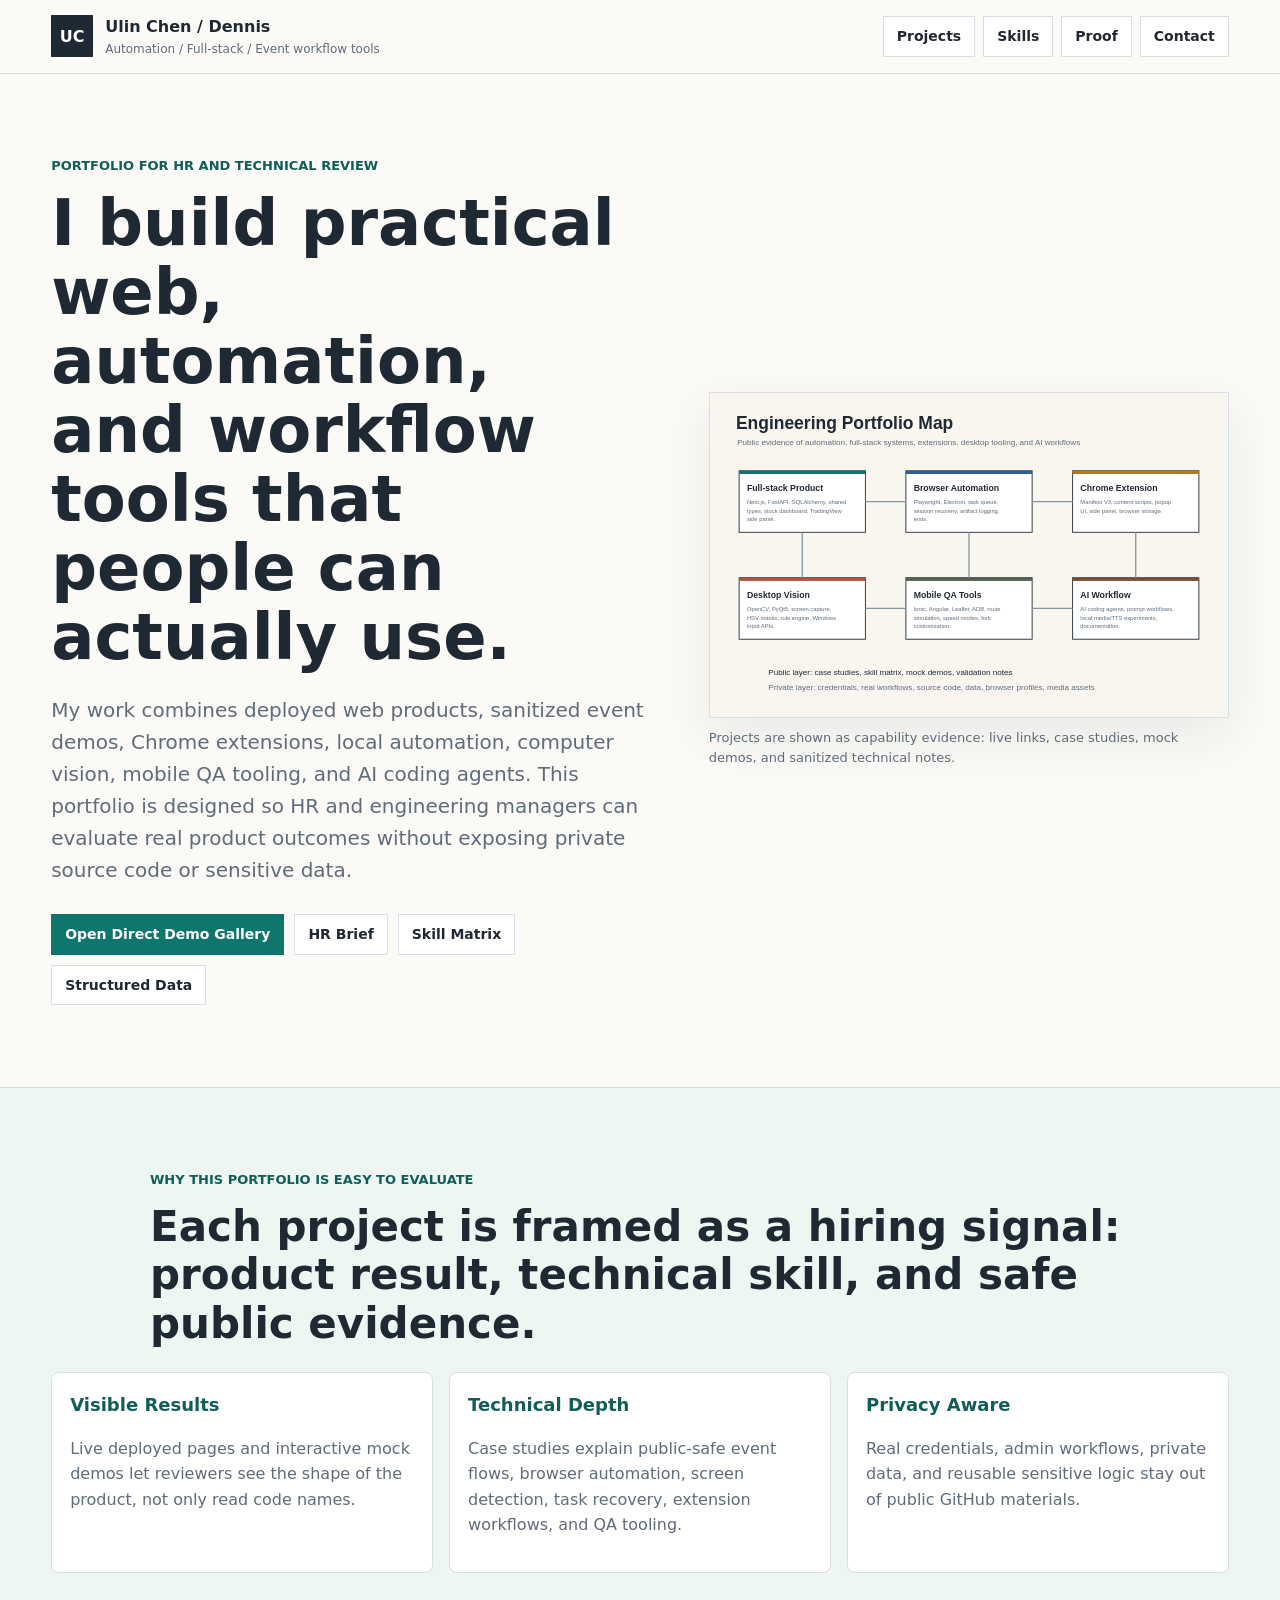
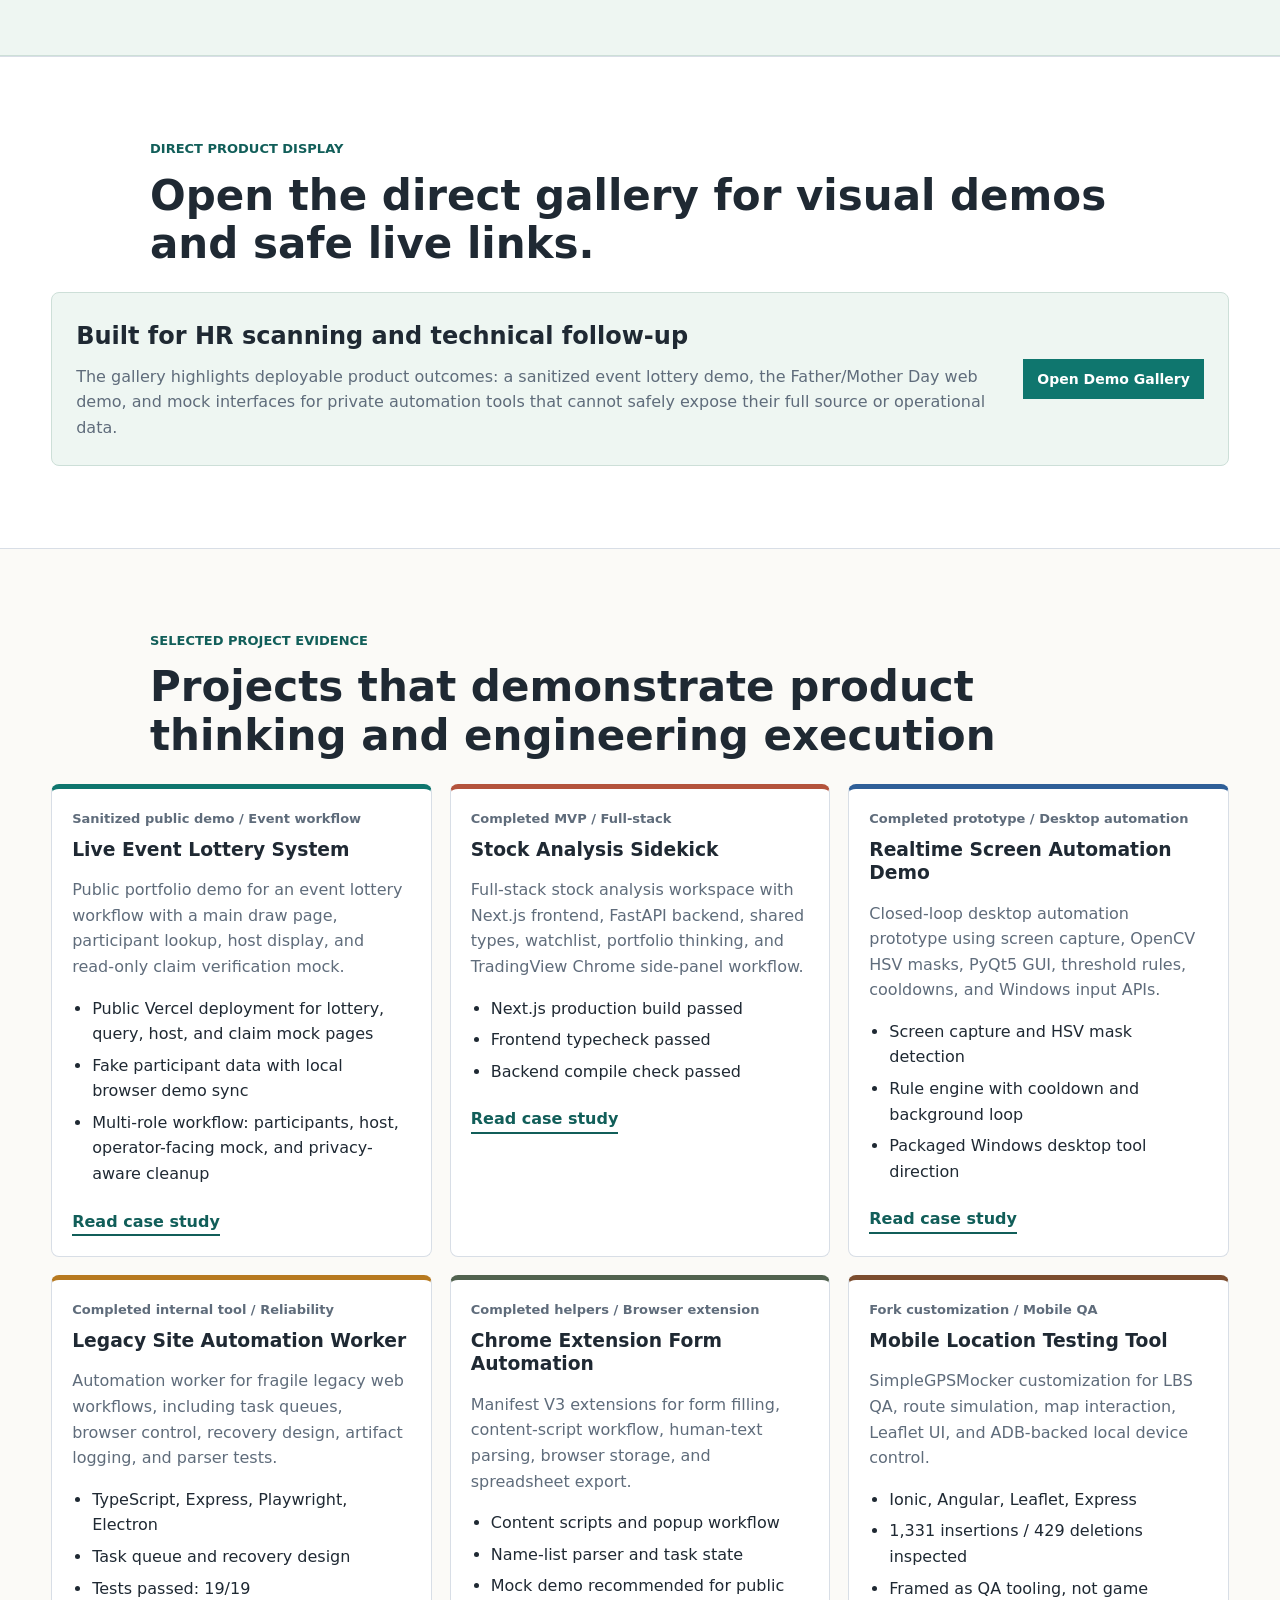
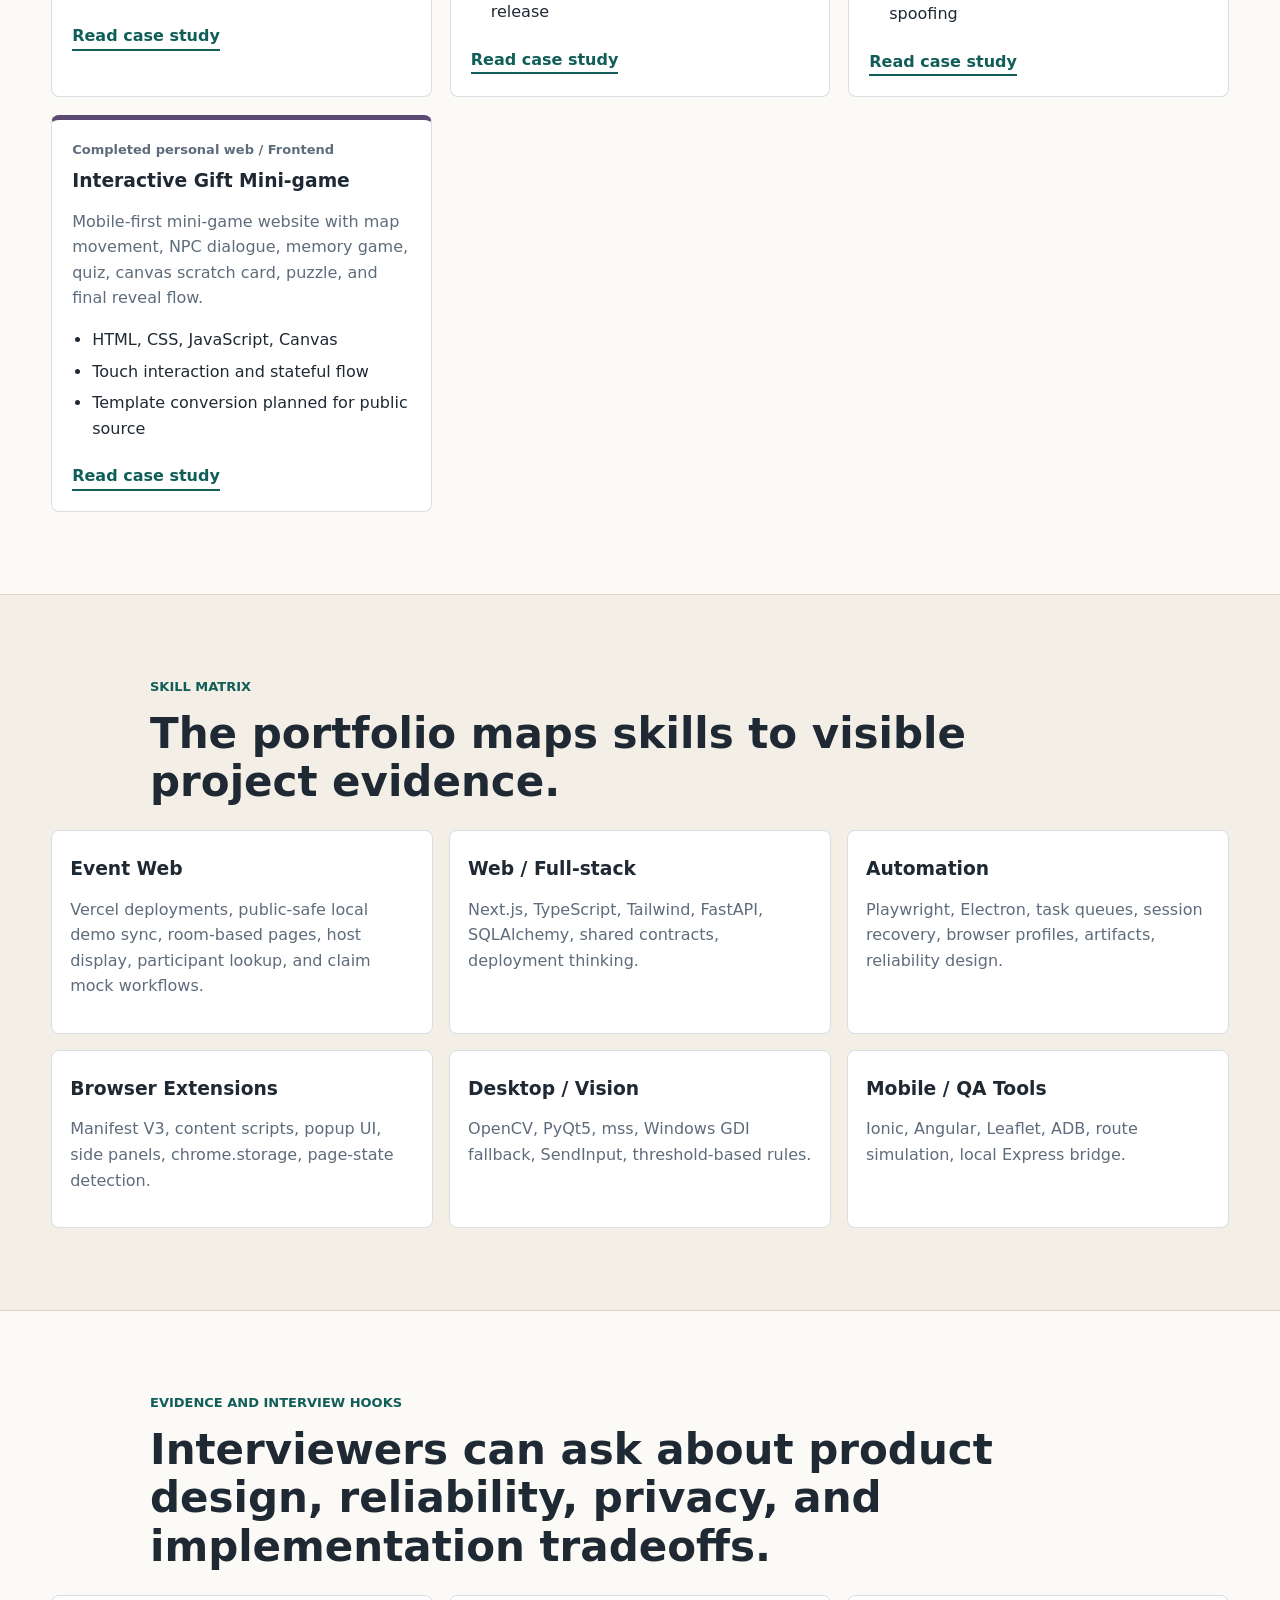
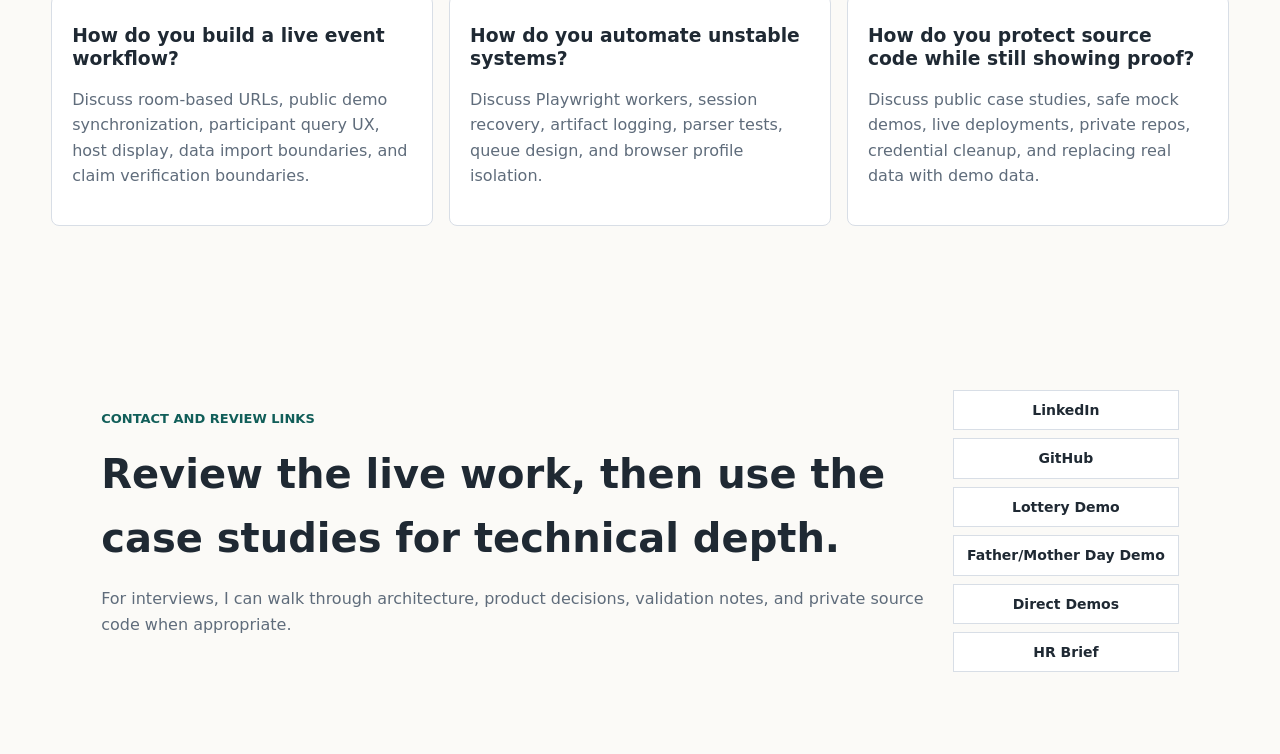
==== commit 8b2de0d1: "Update portfolio homepage with safe lottery demo wording" ====
--- a/index.html
+++ b/index.html
@@ -3,7 +3,7 @@
   <head>
     <meta charset="utf-8">
     <meta name="viewport" content="width=device-width, initial-scale=1">
-    <meta name="description" content="Ulin Chen / Dennis engineering portfolio: deployed event systems, automation, full-stack web, Chrome Extension, desktop automation, mobile testing, and AI-assisted development case studies.">
+    <meta name="description" content="Ulin Chen / Dennis engineering portfolio: sanitized event demos, automation, full-stack web, Chrome Extension, desktop automation, mobile testing, and AI-assisted development case studies.">
     <meta name="author" content="Ulin Chen">
     <title>Ulin Chen / Dennis - Engineering Portfolio</title>
     <link rel="stylesheet" href="styles.css">
@@ -14,7 +14,7 @@
         <span class="brand-mark">UC</span>
         <span>
           <strong>Ulin Chen / Dennis</strong>
-          <small>Automation / Full-stack / Real-time systems</small>
+          <small>Automation / Full-stack / Event workflow tools</small>
         </span>
       </a>
       <nav aria-label="Main navigation">
@@ -30,9 +30,9 @@
         <div class="intro-grid">
           <div class="intro-copy">
             <p class="eyebrow">Portfolio for HR and technical review</p>
-            <h1>I build practical web, automation, and real-time workflow tools that people can actually use.</h1>
+            <h1>I build practical web, automation, and workflow tools that people can actually use.</h1>
             <p class="lead">
-              My work combines deployed web products, Firebase real-time data, Chrome extensions, local automation,
+              My work combines deployed web products, sanitized event demos, Chrome extensions, local automation,
               computer vision, mobile QA tooling, and AI coding agents. This portfolio is designed so HR and
               engineering managers can evaluate real product outcomes without exposing private source code or sensitive data.
             </p>
@@ -62,7 +62,7 @@
           </article>
           <article class="signal">
             <strong>Technical Depth</strong>
-            <p>Case studies explain Firebase sync, browser automation, screen detection, task recovery, extension workflows, and QA tooling.</p>
+            <p>Case studies explain public-safe event flows, browser automation, screen detection, task recovery, extension workflows, and QA tooling.</p>
           </article>
           <article class="signal">
             <strong>Privacy Aware</strong>
@@ -80,7 +80,7 @@
           <div class="direct-copy">
             <h3>Built for HR scanning and technical follow-up</h3>
             <p>
-              The gallery highlights deployable product outcomes: a live event lottery system, the Father/Mother Day web demo,
+              The gallery highlights deployable product outcomes: a sanitized event lottery demo, the Father/Mother Day web demo,
               and mock interfaces for private automation tools that cannot safely expose their full source or operational data.
             </p>
           </div>
@@ -95,13 +95,13 @@
         </div>
         <div class="project-grid">
           <article class="project-card featured">
-            <div class="project-meta">Deployed public system / Real-time event workflow</div>
+            <div class="project-meta">Sanitized public demo / Event workflow</div>
             <h3>Live Event Lottery System</h3>
-            <p>Event lottery product with a main draw page, real-time winner lookup, synchronized host display, claim verification flow, and Excel participant import.</p>
-            <ul>
-              <li>Public Vercel deployment for lottery, query, and host pages</li>
-              <li>Firebase Realtime Database winner synchronization</li>
-              <li>Multi-role workflow: participants, host, operator, and claim verification</li>
+            <p>Public portfolio demo for an event lottery workflow with a main draw page, participant lookup, host display, and read-only claim verification mock.</p>
+            <ul>
+              <li>Public Vercel deployment for lottery, query, host, and claim mock pages</li>
+              <li>Fake participant data with local browser demo sync</li>
+              <li>Multi-role workflow: participants, host, operator-facing mock, and privacy-aware cleanup</li>
             </ul>
             <a href="case-studies/live-event-lottery-system.md">Read case study</a>
           </article>
@@ -187,8 +187,8 @@
         </div>
         <div class="skill-layout">
           <div class="skill-column">
-            <h3>Real-time Web</h3>
-            <p>Firebase Realtime Database, Vercel deployments, room-based pages, live host display, participant lookup.</p>
+            <h3>Event Web</h3>
+            <p>Vercel deployments, public-safe local demo sync, room-based pages, host display, participant lookup, and claim mock workflows.</p>
           </div>
           <div class="skill-column">
             <h3>Web / Full-stack</h3>
@@ -220,8 +220,8 @@
         </div>
         <div class="proof-grid">
           <article>
-            <h3>How do you build a live event system?</h3>
-            <p>Discuss room-based URLs, Firebase listeners, Excel imports, host synchronization, participant query UX, and claim verification boundaries.</p>
+            <h3>How do you build a live event workflow?</h3>
+            <p>Discuss room-based URLs, public demo synchronization, participant query UX, host display, data import boundaries, and claim verification boundaries.</p>
           </article>
           <article>
             <h3>How do you automate unstable systems?</h3>
@@ -243,7 +243,7 @@
         <div class="link-list">
           <a href="https://www.linkedin.com/in/ulin-chen-a0050b3a9">LinkedIn</a>
           <a href="https://github.com/dennis23100">GitHub</a>
-          <a href="https://byyoung184179.vercel.app/lottery.html?room=2026">Live Lottery</a>
+          <a href="https://byyoung184179.vercel.app/lottery.html?room=2026">Lottery Demo</a>
           <a href="https://fathermotherday.vercel.app/">Father/Mother Day Demo</a>
           <a href="demos/showcase.html">Direct Demos</a>
           <a href="hr-brief.md">HR Brief</a>
--- a/styles.css
+++ b/styles.css
@@ -264,6 +264,10 @@
   border-top: 5px solid #7c4d2f;
 }
 
+.project-card:nth-child(7) {
+  border-top: 5px solid #5c4a72;
+}
+
 .project-meta {
   color: var(--muted);
   font-size: 13px;
